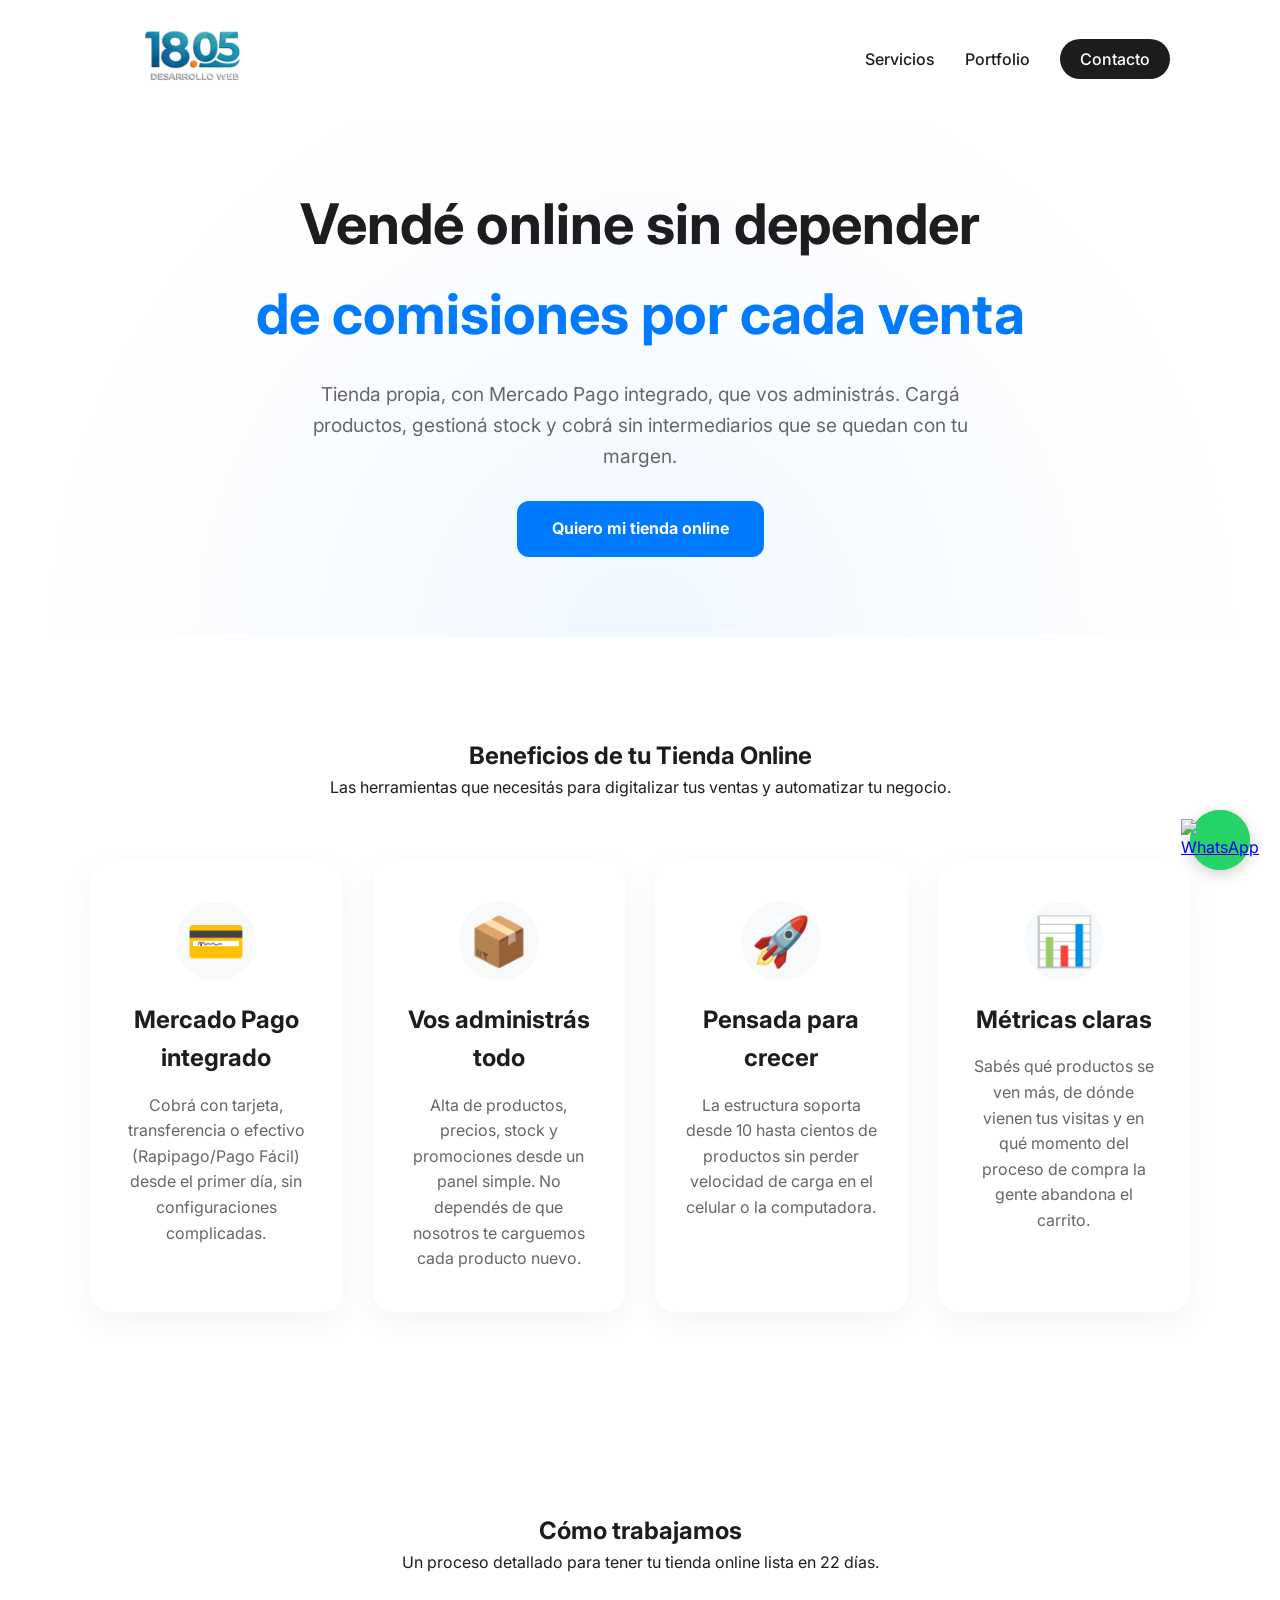
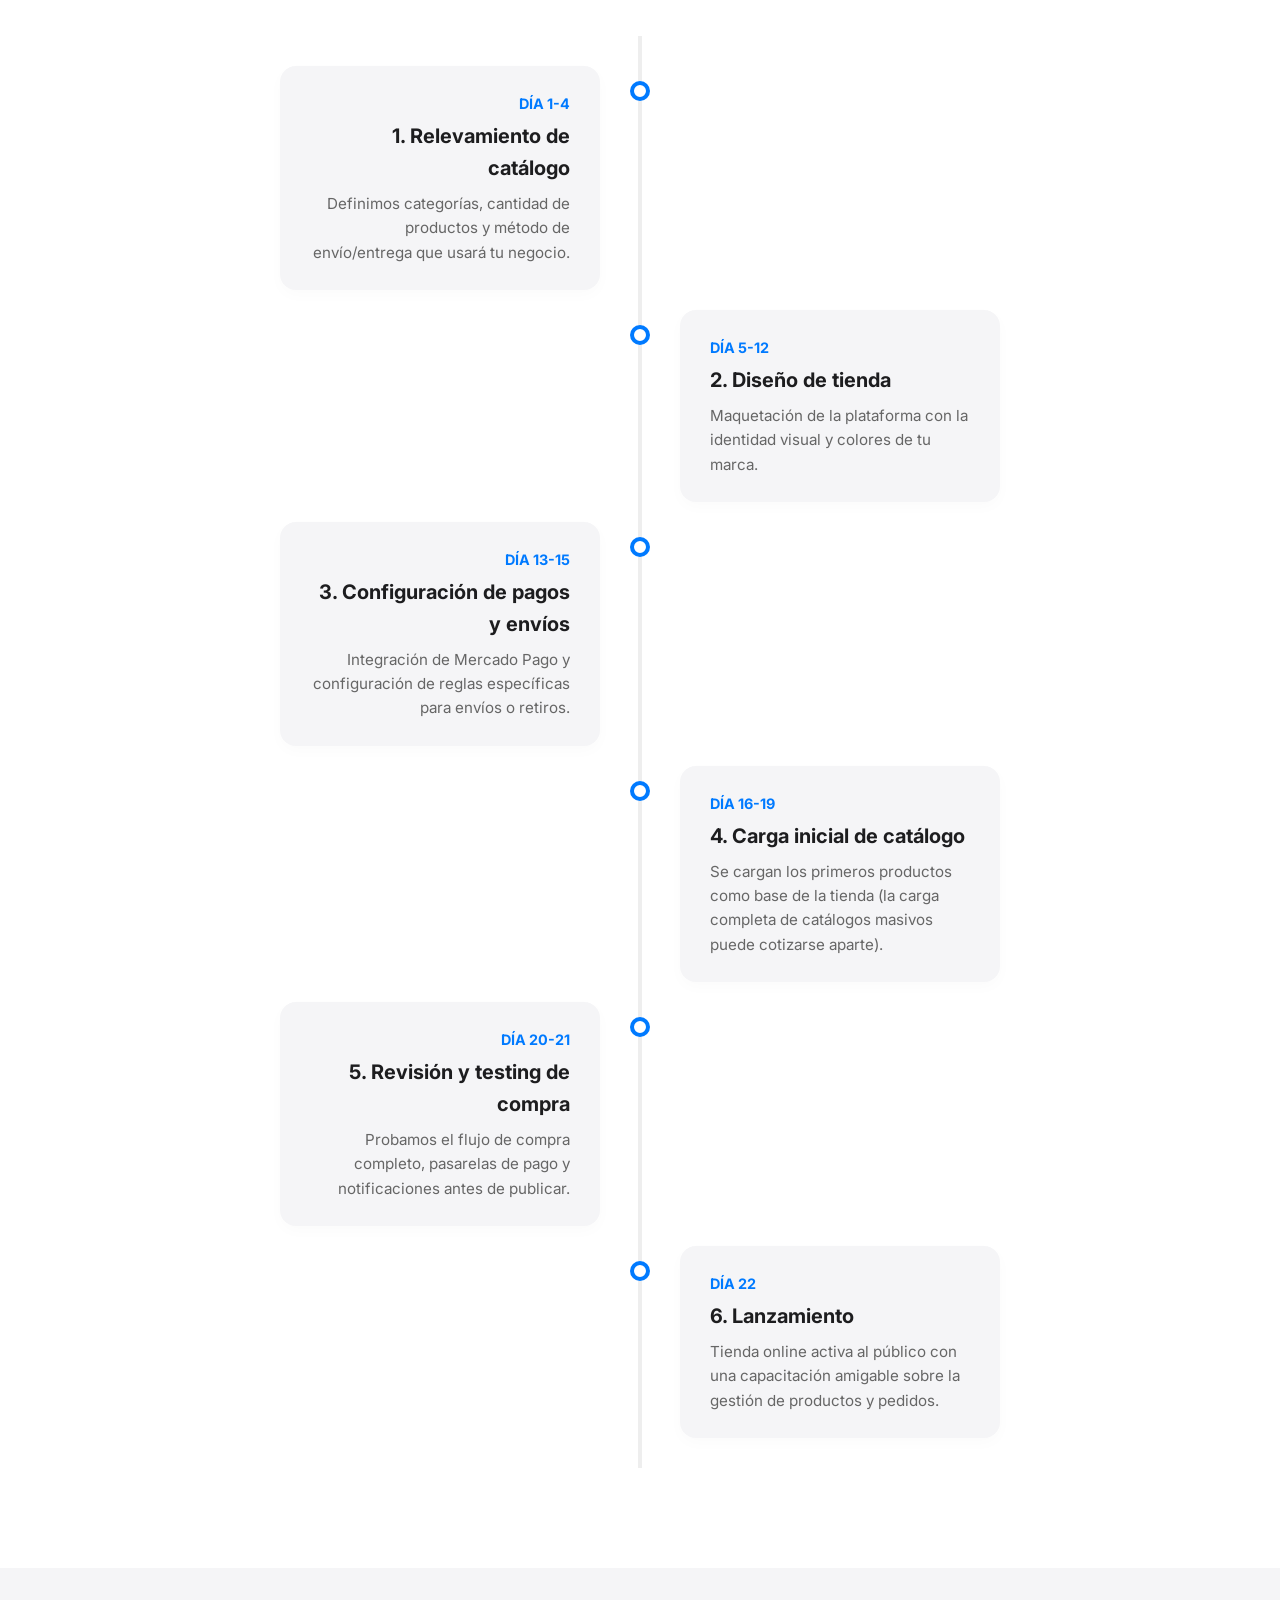
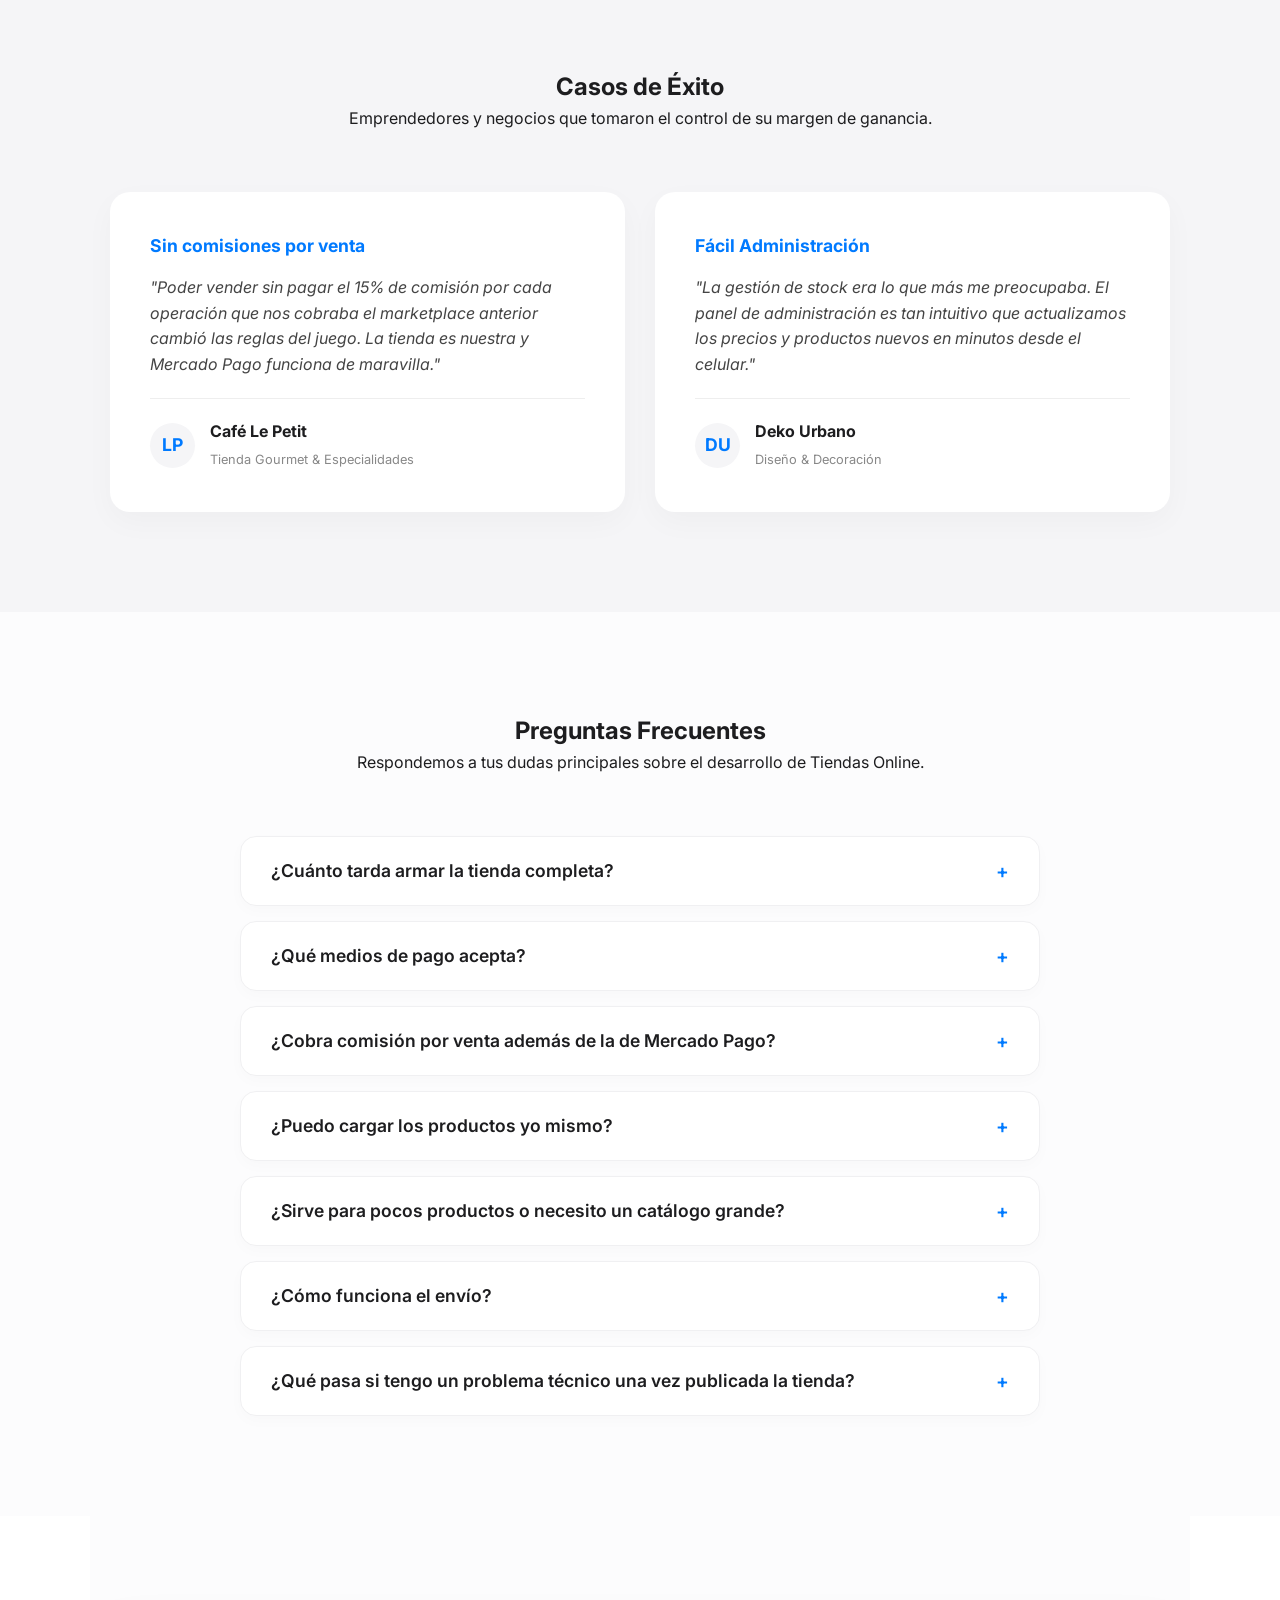
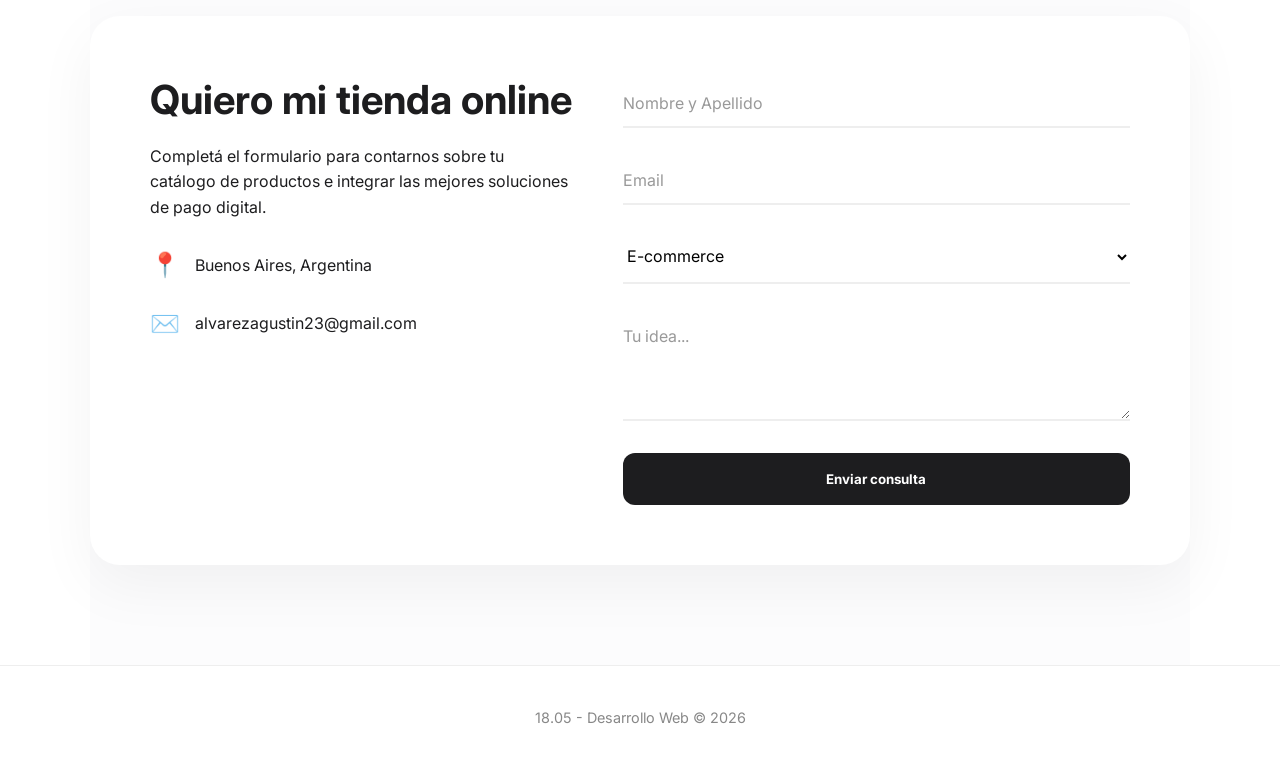
==== ecommerce.html @ 3758e9f9 "Nuevas landings por cada servicio Se crea una landing para cada servicio." ====
<!DOCTYPE html>
<html lang="es">

<head>
    <meta charset="UTF-8">
    <meta name="viewport" content="width=device-width, initial-scale=1.0">
    <title>E-commerce | 18.05 Desarrollo Web</title>
    <link rel="stylesheet" href="style.css">
    <link rel="shortcut icon" href="img/logo18.05.png" type="image/x-icon">
    <link href="https://fonts.googleapis.com/css2?family=Inter:wght@300;400;700&display=swap" rel="stylesheet">
</head>

<body>

    <header>
        <nav class="container">
            <div class="logo"><a href="index.html"><img src="img/logo18.05.png" alt="logo18.05"></a></div>

            <div class="menu-toggle" id="mobile-menu">
                <span class="bar"></span>
                <span class="bar"></span>
                <span class="bar"></span>
            </div>

            <ul class="nav-links">
                <li><a href="index.html#servicios">Servicios</a></li>
                <li><a href="index.html#portfolio">Portfolio</a></li>
                <li><a href="#contacto" class="btn-nav">Contacto</a></li>
            </ul>
        </nav>
    </header>

    <main style="padding-top: 80px;">
        <!-- Hero Section -->
        <section class="hero" style="height: auto; padding: 100px 0 80px;">
            <div class="container">
                <h1>Vendé online sin depender <br> <span style="color: var(--primary);">de comisiones por cada venta</span></h1>
                <p style="margin-top: 20px;">Tienda propia, con Mercado Pago integrado, que vos administrás. Cargá productos, gestioná stock y cobrá sin intermediarios que se quedan con tu margen.</p>
                <div class="hero-btns" style="margin-top: 30px;">
                    <a href="#contacto" class="btn-primary">Quiero mi tienda online</a>
                </div>
            </div>
        </section>

        <!-- Bloques de Beneficios -->
        <section class="services container">
            <div class="section-title">
                <h2>Beneficios de tu Tienda Online</h2>
                <p>Las herramientas que necesitás para digitalizar tus ventas y automatizar tu negocio.</p>
            </div>
            <div class="benefits-grid">
                <div class="service-card">
                    <div class="icon">💳</div>
                    <h3>Mercado Pago integrado</h3>
                    <p>Cobrá con tarjeta, transferencia o efectivo (Rapipago/Pago Fácil) desde el primer día, sin configuraciones complicadas.</p>
                </div>
                <div class="service-card">
                    <div class="icon">📦</div>
                    <h3>Vos administrás todo</h3>
                    <p>Alta de productos, precios, stock y promociones desde un panel simple. No dependés de que nosotros te carguemos cada producto nuevo.</p>
                </div>
                <div class="service-card">
                    <div class="icon">🚀</div>
                    <h3>Pensada para crecer</h3>
                    <p>La estructura soporta desde 10 hasta cientos de productos sin perder velocidad de carga en el celular o la computadora.</p>
                </div>
                <div class="service-card">
                    <div class="icon">📊</div>
                    <h3>Métricas claras</h3>
                    <p>Sabés qué productos se ven más, de dónde vienen tus visitas y en qué momento del proceso de compra la gente abandona el carrito.</p>
                </div>
            </div>
        </section>

        <!-- Cómo Trabajamos (Timeline) -->
        <section class="process-section">
            <div class="container">
                <div class="section-title">
                    <h2>Cómo trabajamos</h2>
                    <p>Un proceso detallado para tener tu tienda online lista en 22 días.</p>
                </div>
                <div class="timeline">
                    <div class="timeline-item left">
                        <div class="timeline-content">
                            <span>Día 1-4</span>
                            <h3>1. Relevamiento de catálogo</h3>
                            <p>Definimos categorías, cantidad de productos y método de envío/entrega que usará tu negocio.</p>
                        </div>
                    </div>
                    <div class="timeline-item right">
                        <div class="timeline-content">
                            <span>Día 5-12</span>
                            <h3>2. Diseño de tienda</h3>
                            <p>Maquetación de la plataforma con la identidad visual y colores de tu marca.</p>
                        </div>
                    </div>
                    <div class="timeline-item left">
                        <div class="timeline-content">
                            <span>Día 13-15</span>
                            <h3>3. Configuración de pagos y envíos</h3>
                            <p>Integración de Mercado Pago y configuración de reglas específicas para envíos o retiros.</p>
                        </div>
                    </div>
                    <div class="timeline-item right">
                        <div class="timeline-content">
                            <span>Día 16-19</span>
                            <h3>4. Carga inicial de catálogo</h3>
                            <p>Se cargan los primeros productos como base de la tienda (la carga completa de catálogos masivos puede cotizarse aparte).</p>
                        </div>
                    </div>
                    <div class="timeline-item left">
                        <div class="timeline-content">
                            <span>Día 20-21</span>
                            <h3>5. Revisión y testing de compra</h3>
                            <p>Probamos el flujo de compra completo, pasarelas de pago y notificaciones antes de publicar.</p>
                        </div>
                    </div>
                    <div class="timeline-item right">
                        <div class="timeline-content">
                            <span>Día 22</span>
                            <h3>6. Lanzamiento</h3>
                            <p>Tienda online activa al público con una capacitación amigable sobre la gestión de productos y pedidos.</p>
                        </div>
                    </div>
                </div>
            </div>
        </section>

        <!-- Casos de Éxito / Testimonios -->
        <section class="testimonials-section">
            <div class="container">
                <div class="section-title">
                    <h2>Casos de Éxito</h2>
                    <p>Emprendedores y negocios que tomaron el control de su margen de ganancia.</p>
                </div>
                <div class="testimonials-grid">
                    <div class="testimonial-card">
                        <div>
                            <span class="testimonial-metric">Sin comisiones por venta</span>
                            <p class="testimonial-text">"Poder vender sin pagar el 15% de comisión por cada operación que nos cobraba el marketplace anterior cambió las reglas del juego. La tienda es nuestra y Mercado Pago funciona de maravilla."</p>
                        </div>
                        <div class="testimonial-client">
                            <div class="client-logo-placeholder">LP</div>
                            <div class="client-info">
                                <h4>Café Le Petit</h4>
                                <span>Tienda Gourmet & Especialidades</span>
                            </div>
                        </div>
                    </div>
                    <div class="testimonial-card">
                        <div>
                            <span class="testimonial-metric">Fácil Administración</span>
                            <p class="testimonial-text">"La gestión de stock era lo que más me preocupaba. El panel de administración es tan intuitivo que actualizamos los precios y productos nuevos en minutos desde el celular."</p>
                        </div>
                        <div class="testimonial-client">
                            <div class="client-logo-placeholder">DU</div>
                            <div class="client-info">
                                <h4>Deko Urbano</h4>
                                <span>Diseño & Decoración</span>
                            </div>
                        </div>
                    </div>
                </div>
            </div>
        </section>

        <!-- FAQ Accordion -->
        <section class="faq-section">
            <div class="container">
                <div class="section-title">
                    <h2>Preguntas Frecuentes</h2>
                    <p>Respondemos a tus dudas principales sobre el desarrollo de Tiendas Online.</p>
                </div>
                <div class="faq-container">
                    <div class="faq-item">
                        <button class="faq-question">
                            ¿Cuánto tarda armar la tienda completa?
                            <span class="faq-icon">+</span>
                        </button>
                        <div class="faq-answer">
                            <p>Entre 3 y 4 semanas, dependiendo de la cantidad de productos y si hay que definir envíos o logísticas especiales.</p>
                        </div>
                    </div>
                    <div class="faq-item">
                        <button class="faq-question">
                            ¿Qué medios de pago acepta?
                            <span class="faq-icon">+</span>
                        </button>
                        <div class="faq-answer">
                            <p>Todos los que ofrece Mercado Pago: tarjetas de crédito y débito, dinero en cuenta, transferencia, efectivo en puntos de pago (Rapipago/Pago Fácil) y cuotas.</p>
                        </div>
                    </div>
                    <div class="faq-item">
                        <button class="faq-question">
                            ¿Cobra comisión por venta además de la de Mercado Pago?
                            <span class="faq-icon">+</span>
                        </button>
                        <div class="faq-answer">
                            <p>No. Solo pagás la comisión estándar de Mercado Pago por cada operación. La tienda es tuya al 100%, sin comisiones adicionales de nuestra parte.</p>
                        </div>
                    </div>
                    <div class="faq-item">
                        <button class="faq-question">
                            ¿Puedo cargar los productos yo mismo?
                            <span class="faq-icon">+</span>
                        </button>
                        <div class="faq-answer">
                            <p>Sí, el panel de control está diseñado para que cualquiera pueda dar de alta productos, editar precios, cargar fotos y controlar el stock sin necesidad de asistencia técnica.</p>
                        </div>
                    </div>
                    <div class="faq-item">
                        <button class="faq-question">
                            ¿Sirve para pocos productos o necesito un catálogo grande?
                            <span class="faq-icon">+</span>
                        </button>
                        <div class="faq-answer">
                            <p>Sirve para ambos casos. La plataforma es escalable. La diferencia en el proyecto radica en el tiempo necesario para la carga inicial de los productos.</p>
                        </div>
                    </div>
                    <div class="faq-item">
                        <button class="faq-question">
                            ¿Cómo funciona el envío?
                            <span class="faq-icon">+</span>
                        </button>
                        <div class="faq-answer">
                            <p>Se configura según tu forma de trabajar: envíos a domicilio con costo fijo o variable por zona, retiro gratis por local, o integraciones automáticas con correos postales (Correo Argentino, Andreani, etc.) que se cotizan por separado.</p>
                        </div>
                    </div>
                    <div class="faq-item">
                        <button class="faq-question">
                            ¿Qué pasa si tengo un problema técnico una vez publicada la tienda?
                            <span class="faq-icon">+</span>
                        </button>
                        <div class="faq-answer">
                            <p>Tenés soporte técnico post-lanzamiento incluido durante los primeros 30 días para resolver dudas. Posteriormente, podés optar por nuestro plan de mantenimiento mensual.</p>
                        </div>
                    </div>
                </div>
            </div>
        </section>

        <!-- Contact Section -->
        <section id="contacto" class="contact container">
            <div class="contact-box">
                <div class="contact-info">
                    <h2>Quiero mi tienda online</h2>
                    <p>Completá el formulario para contarnos sobre tu catálogo de productos e integrar las mejores soluciones de pago digital.</p>
                    <br>
                    <div class="info-details">
                        <div class="info-item"><span class="icon">📍</span>
                            <p>Buenos Aires, Argentina</p>
                        </div>
                        <div class="info-item"><span class="icon">✉️</span>
                            <p>alvarezagustin23@gmail.com</p>
                        </div>
                    </div>
                    <!-- 
                    <div class="social-links">
                        <a href="#">LinkedIn</a>
                        <a href="#">Instagram</a>
                    </div>
                     -->
                </div>
                <form class="contact-form" action="https://formspree.io/f/xgonkyoa" method="POST">
                    <div class="input-group">
                        <input type="text" id="nombre" name="nombre" required>
                        <label for="nombre">Nombre y Apellido</label>
                    </div>
                    <div class="input-group">
                        <input type="email" id="email" name="email" required>
                        <label for="email">Email</label>
                    </div>
                    <div class="input-group">
                        <select id="servicio" name="servicio">
                            <option value="" disabled>¿Qué buscás?</option>
                            <option value="landing">Landing Page</option>
                            <option value="webProfesional">Web Profesional</option>
                            <option value="ecommerce" selected>E-commerce</option>
                        </select>
                    </div>
                    <div class="input-group">
                        <textarea id="mensaje" name="mensaje" rows="4" required></textarea>
                        <label for="mensaje">Tu idea...</label>
                    </div>
                    <button type="submit" class="btn-submit">Enviar consulta</button>
                </form>
            </div>
        </section>
    </main>

    <footer>
        <div class="container">
            <p>18.05 - Desarrollo Web &copy; 2026</p>
        </div>
    </footer>

    <a href="https://wa.me/5491168878605?text=Hola%2018.05%20Desarrollo%20Web!%20Me%20gustar%C3%ADa%20consultar%20por%20un%20presupuesto%20para%20una%20Tienda%20Online."
        class="whatsapp-btn" target="_blank" rel="noopener noreferrer">
        <img src="https://upload.wikimedia.org/wikipedia/commons/6/6b/WhatsApp.svg" alt="WhatsApp">
    </a>

    <script type="text/javascript" src="https://cdn.jsdelivr.net/npm/@emailjs/browser@4/dist/email.min.js"></script>
    <script type="text/javascript">
        (function () {
            emailjs.init("gdhJ8I4OGpsxkOiIv"); // publi key de emailjs
        })();
    </script>

    <script src="script.js"></script>
</body>

</html>
---- style.css ----
:root {
    --primary: #007AFF;
    --dark: #1d1d1f;
    --light: #f5f5f7;
    --white: #ffffff;
}

*, *::before, *::after {
    margin: 0;
    padding: 0;
    box-sizing: border-box;
    font-family: 'Inter', sans-serif;
}

html {
    scroll-behavior: smooth;
}

body {
    background-color: var(--white);
    color: var(--dark);
    line-height: 1.6;
}

.container {
    max-width: 1100px;
    margin: 0 auto;
    padding: 0 20px;
}

/* Header */
header {
    padding: 20px 0;
    position: fixed;
    width: 100%;
    top: 0;
    background: rgba(255, 255, 255, 0.8);
    backdrop-filter: blur(10px);
    z-index: 1000;
}

nav {
    display: flex;
    justify-content: space-between;
    align-items: center;
}

/* --- AJUSTE LOGO --- */
.logo {
    display: flex;
    align-items: center;
}

.logo a {
    display: flex;
    align-items: center;
    height: 120px; /* Controlamos el alto máximo para que no rompa el nav */
}

.logo img {
    height: 100%;  /* Que ocupe el alto del enlace */
    width: auto;    /* Que el ancho se ajuste solo para no deformar */
    object-fit: contain;
    padding: 5px 0; /* Espaciado interno para que no toque los bordes */
}

/* --- RE-ALINEACIÓN DEL NAV --- */
nav {
    display: flex;
    justify-content: space-between;
    align-items: center;
    height: 80px; /* Definimos un alto fijo al nav para que todo se alinee al medio */
}

nav ul {
    display: flex;
    list-style: none;
    gap: 30px;
    align-items: center;
}

nav a {
    text-decoration: none;
    color: var(--dark);
    font-weight: 500;
    transition: 0.3s;
}

nav a:hover {
    color: var(--primary);
}

.btn-nav {
    background: var(--dark);
    color: var(--white);
    padding: 10px 20px;
    border-radius: 50px;
}

/* Hero Section */
.hero {
    height: 100vh;
    display: flex;
    align-items: center;
    text-align: center;
    padding-top: 80px;
    background: radial-gradient(circle at bottom, #f0f7ff 0%, #ffffff 70%);
}

.hero h1 {
    font-size: 3.5rem;
    margin-bottom: 20px;
    font-weight: 700;
}

.hero p {
    font-size: 1.2rem;
    color: #666;
    max-width: 700px;
    margin: 0 auto 30px;
}

.typewriter {
    color: var(--primary);
    border-right: 3px solid var(--primary);
}

.hero-btns {
    display: flex;
    gap: 20px;
    justify-content: center;
}

.btn-primary {
    background: var(--primary);
    color: var(--white);
    padding: 15px 35px;
    border-radius: 12px;
    text-decoration: none;
    font-weight: 700;
    transition: transform 0.2s;
}

.btn-primary:hover {
    transform: translateY(-3px);
}

.btn-secondary {
    border: 1px solid #ddd;
    padding: 15px 35px;
    border-radius: 12px;
    text-decoration: none;
    color: var(--dark);
    transition: 0.3s;
}

.btn-secondary:hover {
    background: #eee;
}

/* Services Grid */
.services {
    padding: 100px 0;
}

.section-title {
    text-align: center;
    margin-bottom: 60px;
}

.services-grid {
    display: grid;
    grid-template-columns: repeat(auto-fit, minmax(300px, 1fr));
    gap: 30px;
}

.service-card {
    background: #fff;
    padding: 40px 30px;
    border-radius: 20px;
    text-align: center; /* Centra el texto y elementos inline */
    transition: transform 0.3s ease, box-shadow 0.3s ease;
    box-shadow: 0 10px 30px rgba(0,0,0,0.05);
    display: flex;
    flex-direction: column;
    align-items: center; /* Centra los elementos hijos en el eje horizontal */
    text-decoration: none;
    color: inherit;
}

.service-card .icon {
    font-size: 3rem;
    margin-bottom: 20px;
    background: #f8f9fa; /* Un fondo sutil para que resalte el círculo */
    width: 80px;
    height: 80px;
    display: flex;
    align-items: center;
    justify-content: center;
    border-radius: 50%;
    margin-left: auto;  /* Estos dos aseguran el centrado si no usas flex en la card */
    margin-right: auto;
}

.service-card h3 {
    margin-bottom: 15px;
    font-size: 1.5rem;
}

.service-card p {
    color: #666;
    line-height: 1.6;
}

.service-card:hover {
    border-color: var(--primary);
    box-shadow: 0 20px 40px rgba(0, 0, 0, 0.05);
    transform: translateY(-10px);
}

.price-tag {
    display: inline-block;
    margin-top: 20px;
    padding: 6px 15px;
    background-color: #f0f0f0; /* Un gris muy suave */
    color: #1d1d1f; /* El color oscuro de tu marca */
    font-weight: 700;
    font-size: 0.9rem;
    border-radius: 50px;
    border: 1px solid #e0e0e0;
    transition: all 0.3s ease;
}

.service-card:hover .price-tag {
    background-color: #1d1d1f;
    color: #ffffff;
    border-color: #1d1d1f;
}

/* WhatsApp */
.whatsapp-btn {
    position: fixed;
    bottom: 30px;
    right: 30px;
    width: 60px;
    height: 60px;
    background-color: #25d366;
    border-radius: 50%;
    display: flex;
    align-items: center;
    justify-content: center;
    box-shadow: 0 4px 15px rgba(0,0,0,0.2);
    z-index: 1000;
    transition: transform 0.3s ease;
}

/* El efecto de pulso (el aro que se expande) */
.whatsapp-btn::before {
    content: "";
    position: absolute;
    width: 100%;
    height: 100%;
    background-color: #25d366;
    border-radius: 50%;
    z-index: -1;
    animation: pulse-green 2s infinite;
}

.whatsapp-btn:hover {
    transform: scale(1.1);
}

@keyframes pulse-green {
    0% {
        transform: scale(0.85);
        box-shadow: 0 0 0 0 rgba(37, 211, 102, 0.7);
    }
    70% {
        transform: scale(1.2);
        box-shadow: 0 0 0 15px rgba(37, 211, 102, 0);
    }
    100% {
        transform: scale(0.85);
        box-shadow: 0 0 0 0 rgba(37, 211, 102, 0);
    }
}

/* Animación del cursor titilando */
.typewriter {
    color: var(--primary);
    border-right: 3px solid var(--primary);
    padding-right: 5px;
    animation: blink 0.7s infinite;
}

@keyframes blink {

    0%,
    100% {
        border-color: transparent;
    }

    50% {
        border-color: var(--primary);
    }
}

/* Clase opcional para cuando está escribiendo (quitar el parpadeo mientras se mueve) */
.typewriter.typing {
    animation: none;
    border-right: 3px solid var(--primary);
}

/* Portfolio Section */
.portfolio {
    padding: 80px 0;
}

.portfolio-grid {
    display: grid;
    grid-template-columns: repeat(auto-fit, minmax(320px, 1fr));
    gap: 25px;
}

.portfolio-item {
    position: relative;
    border-radius: 20px;
    overflow: hidden;
    height: 300px;
    box-shadow: 0 10px 30px rgba(0, 0, 0, 0.05);
}

.portfolio-item img {
    width: 100%;
    height: 100%;
    object-fit: cover;
    transition: transform 0.5s ease;
}

/* Efecto Hover Imagen */
.portfolio-item:hover img {
    transform: scale(1.1);
}

/* Overlay (Capa superior) */
.portfolio-overlay {
    position: absolute;
    top: 0;
    left: 0;
    width: 100%;
    height: 100%;
    background: linear-gradient(to top, rgba(20, 20, 22, 0.95) 0%, rgba(20, 20, 22, 0.7) 100%);
    backdrop-filter: blur(6px);
    -webkit-backdrop-filter: blur(6px);
    display: flex;
    align-items: flex-end;
    padding: 30px;
    opacity: 1; /* Ahora es visible por defecto */
    transition: opacity 0.4s ease, backdrop-filter 0.4s ease;
}

@media (hover: hover) {
    .portfolio-overlay {
        opacity: 0;
    }
    
    .portfolio-item:hover .portfolio-overlay {
        opacity: 1;
    }
}

.portfolio-item:hover .portfolio-overlay {
    opacity: 1;
}

.overlay-content span {
    color: var(--primary);
    font-size: 0.8rem;
    text-transform: uppercase;
    font-weight: 700;
    letter-spacing: 1px;
}

.overlay-content h3 {
    color: var(--white);
    font-size: 1.5rem;
    margin: 5px 0;
}

.overlay-content p {
    color: #ccc;
    font-size: 0.95rem;
    margin-bottom: 15px;
}

.view-project {
    color: var(--white);
    text-decoration: none;
    font-weight: 600;
    font-size: 0.9rem;
    border-bottom: 2px solid var(--primary);
}


/* Contact Section */
.contact {
    padding: 100px 0;
    background-color: #fcfcfd;
}

.contact-box {
    display: grid;
    grid-template-columns: 1fr 1.2fr;
    gap: 50px;
    background: var(--white);
    padding: 60px;
    border-radius: 30px;
    box-shadow: 0 20px 60px rgba(0, 0, 0, 0.05);
}

.contact-info h2 {
    font-size: 2.5rem;
    margin-bottom: 20px;
    line-height: 1.2;
}

.info-item {
    display: flex;
    align-items: center;
    gap: 15px;
    margin-bottom: 20px;
}

.info-item .icon {
    font-size: 1.5rem;
}

/* Form Styles */
.contact-form {
    display: flex;
    flex-direction: column;
    gap: 25px;
}

.input-group {
    position: relative;
    width: 100%;
}

.input-group input {
    transition: border-color 0.3s ease;
}

/* Efecto Minimalista */
.input-group input,
.input-group textarea,
.input-group select {
    width: 100%;
    padding: 15px 0;
    border: none;
    border-bottom: 2px solid #eee;
    outline: none;
    font-size: 1rem;
    background: transparent;
    transition: 0.3s;
}

.input-group input:focus,
.input-group textarea:focus {
    border-color: var(--primary);
}

.input-group label {
    position: absolute;
    top: 15px;
    left: 0;
    color: #999;
    pointer-events: none;
    transition: 0.3s;
}

/* Animación del Label */
.input-group input:focus~label,
.input-group input:valid~label,
.input-group textarea:focus~label,
.input-group textarea:valid~label {
    top: -12px;
    font-size: 0.8rem;
    color: var(--primary);
    font-weight: 700;
}

.btn-submit {
    background: var(--dark);
    color: var(--white);
    padding: 18px;
    border: none;
    border-radius: 12px;
    font-weight: 700;
    cursor: pointer;
    transition: 0.3s;
}

.btn-submit:hover {
    background: var(--primary);
    transform: scale(1.02);
}


/* Footer */
footer {
    padding: 40px 0;
    border-top: 1px solid #eee;
    font-size: 0.9rem;
    color: #888;
    text-align: center;
}


/* --- NUEVOS ESTILOS PARA EL MENÚ HAMBURGUESA --- */
.menu-toggle {
    display: none;
    flex-direction: column;
    cursor: pointer;
    gap: 5px;
}

.menu-toggle .bar {
    width: 25px;
    height: 3px;
    background-color: var(--dark);
    transition: 0.3s;
}

/* --- RESPONSIVE 900px (Tablets) --- */
@media (max-width: 900px) {
    .hero h1 {
        font-size: 2.8rem;
    }

    .contact-box {
        grid-template-columns: 1fr;
        padding: 40px;
    }
}

/* --- RESPONSIVE 600px (Mobile) --- */
@media (max-width: 600px) {
    .menu-toggle {
        display: flex;
        z-index: 1001;
    }

    .logo a {
        height: 90px; 
    }
    
    nav {
        padding: 0 10px;
    }

    .nav-links {
        position: fixed;
        right: -100%;
        top: 0;
        flex-direction: column;
        background: var(--white);
        width: 100%;
        height: 100vh;
        justify-content: center;
        transition: 0.4s;
        box-shadow: -10px 0 20px rgba(0, 0, 0, 0.05);
    }

    .nav-links.active {
        right: 0;
    }

    .hero h1 {
        font-size: 2.2rem;
    }

    .hero-btns {
        flex-direction: column;
        padding: 0 20px;
    }

    .contact-box {
        padding: 30px 20px;
    }

    .contact-info h2 {
        font-size: 1.8rem;
    }

    .whatsapp-btn {
        width: 50px;  /* Bajamos de 60px a 50px */
        height: 50px;
        bottom: 20px; /* Lo acercamos un poquito más al borde */
        right: 20px;
    }

    .whatsapp-btn img {
        width: 45px;  /* Achicamos el logo de WA proporcionalmente */
        height: 45px;
    }
    
    /* Ajustamos el pulso para que no sea tan gigante en el celu */
    @keyframes pulse-green {
        0% {
            transform: scale(0.9);
            box-shadow: 0 0 0 0 rgba(37, 211, 102, 0.7);
        }
        70% {
            transform: scale(1.3); /* Un poco menos de expansión */
            box-shadow: 0 0 0 10px rgba(37, 211, 102, 0);
        }
        100% {
            transform: scale(0.9);
            box-shadow: 0 0 0 0 rgba(37, 211, 102, 0);
        }
    }
}

/* Animación del botón X */
.menu-toggle.is-active .bar:nth-child(2) {
    opacity: 0;
}

.menu-toggle.is-active .bar:nth-child(1) {
    transform: translateY(8px) rotate(45deg);
}

.menu-toggle.is-active .bar:nth-child(3) {
    transform: translateY(-8px) rotate(-45deg);
}

/* --- TOAST NOTIFICATIONS --- */
.toast-container {
    position: fixed;
    top: 30px;
    right: 30px;
    z-index: 9999;
    display: flex;
    flex-direction: column;
    gap: 15px;
    pointer-events: none;
}

.toast {
    background: var(--white);
    color: var(--dark);
    padding: 16px 24px;
    border-radius: 14px;
    box-shadow: 0 10px 40px rgba(0, 0, 0, 0.08);
    display: flex;
    align-items: center;
    gap: 12px;
    min-width: 300px;
    max-width: 450px;
    border-left: 4px solid var(--primary);
    pointer-events: auto;
    transform: translateX(120%);
    opacity: 0;
    transition: transform 0.4s cubic-bezier(0.175, 0.885, 0.32, 1.275), opacity 0.4s ease;
}

.toast.show {
    transform: translateX(0);
    opacity: 1;
}

.toast.success {
    border-left-color: #34c759; /* Apple iOS Green */
}

.toast.error {
    border-left-color: #ff3b30; /* Apple iOS Red */
}

.toast.warning {
    border-left-color: #ff9500; /* Apple iOS Orange */
}

.toast-icon {
    font-size: 1.2rem;
    display: flex;
    align-items: center;
    justify-content: center;
}

.toast-message {
    font-size: 0.95rem;
    font-weight: 500;
    line-height: 1.4;
}

/* Responsivo para Celulares */
@media (max-width: 600px) {
    .toast-container {
        top: 20px;
        right: 20px;
        left: 20px;
        align-items: center;
    }
    
    .toast {
        min-width: auto;
        width: 100%;
        transform: translateY(-120%);
    }
    
    .toast.show {
        transform: translateY(0);
    }
}

/* --- PROCESO / LINEA DE TIEMPO --- */
.process-section {
    padding: 100px 0;
    background-color: var(--white);
}

.timeline {
    position: relative;
    max-width: 800px;
    margin: 40px auto 0;
    padding: 20px 0;
}

.timeline::after {
    content: '';
    position: absolute;
    width: 4px;
    background-color: #eee;
    top: 0;
    bottom: 0;
    left: 50%;
    margin-left: -2px;
}

.timeline-item {
    padding: 10px 40px;
    position: relative;
    background-color: inherit;
    width: 50%;
}

.timeline-item::after {
    content: '';
    position: absolute;
    width: 20px;
    height: 20px;
    background-color: var(--white);
    border: 4px solid var(--primary);
    top: 25px;
    border-radius: 50%;
    z-index: 1;
    transition: background-color 0.3s ease;
}

.timeline-item:hover::after {
    background-color: var(--primary);
}

.left {
    left: 0;
    text-align: right;
}

.left::after {
    right: 0;
    left: auto;
    transform: translateX(50%);
}

.right {
    left: 50%;
}

.right::after {
    left: 0;
    right: auto;
    transform: translateX(-50%);
}

.timeline-content {
    padding: 25px 30px;
    background-color: var(--light);
    position: relative;
    border-radius: 16px;
    box-shadow: 0 5px 15px rgba(0,0,0,0.02);
    transition: transform 0.3s ease, box-shadow 0.3s ease;
}

.timeline-content:hover {
    transform: translateY(-5px);
    box-shadow: 0 10px 25px rgba(0,0,0,0.05);
}

.timeline-content h3 {
    font-size: 1.25rem;
    margin-bottom: 8px;
    color: var(--dark);
}

.timeline-content span {
    display: inline-block;
    color: var(--primary);
    font-weight: 700;
    font-size: 0.9rem;
    margin-bottom: 5px;
    text-transform: uppercase;
}

.timeline-content p {
    font-size: 0.95rem;
    color: #666;
}

@media screen and (max-width: 768px) {
    .timeline::after {
        left: 31px;
    }
    .timeline-item {
        width: 100%;
        padding-left: 70px;
        padding-right: 25px;
    }
    .timeline-item::after {
        left: 21px;
        right: auto;
        transform: none;
    }
    .left {
        left: 0;
        text-align: left;
    }
    .right {
        left: 0;
    }
}

/* --- FAQ ACCORDION --- */
.faq-section {
    padding: 100px 0;
    background-color: #fcfcfd;
}

.faq-container {
    max-width: 800px;
    margin: 40px auto 0;
    display: flex;
    flex-direction: column;
    gap: 15px;
}

.faq-item {
    background-color: var(--white);
    border-radius: 16px;
    box-shadow: 0 5px 15px rgba(0,0,0,0.02);
    overflow: hidden;
    transition: all 0.3s ease;
    border: 1px solid #f0f0f2;
}

.faq-question {
    width: 100%;
    padding: 22px 30px;
    background: none;
    border: none;
    text-align: left;
    font-size: 1.1rem;
    font-weight: 600;
    color: var(--dark);
    cursor: pointer;
    display: flex;
    justify-content: space-between;
    align-items: center;
    transition: background-color 0.3s ease;
}

.faq-question:hover {
    background-color: #fafafc;
}

.faq-answer {
    max-height: 0;
    overflow: hidden;
    transition: max-height 0.3s cubic-bezier(0, 1, 0, 1), padding 0.3s ease;
    padding: 0 30px;
    color: #666;
    font-size: 0.95rem;
    line-height: 1.6;
}

.faq-item.active {
    border-color: var(--primary);
}

.faq-item.active .faq-answer {
    max-height: 1000px;
    padding-bottom: 25px;
    transition: max-height 0.4s cubic-bezier(1, 0, 1, 0), padding 0.3s ease;
}

.faq-icon {
    font-size: 1.2rem;
    transition: transform 0.3s ease;
    color: var(--primary);
}

.faq-item.active .faq-icon {
    transform: rotate(45deg);
}

/* --- TESTIMONIALS / CASE STUDIES --- */
.testimonials-section {
    padding: 100px 0;
    background-color: var(--light);
}

.testimonials-grid {
    display: grid;
    grid-template-columns: repeat(auto-fit, minmax(320px, 1fr));
    gap: 30px;
    margin-top: 40px;
}

.testimonial-card {
    background: var(--white);
    padding: 40px;
    border-radius: 20px;
    box-shadow: 0 10px 30px rgba(0,0,0,0.03);
    display: flex;
    flex-direction: column;
    justify-content: space-between;
    transition: transform 0.3s ease, box-shadow 0.3s ease;
}

.testimonial-card:hover {
    transform: translateY(-5px);
    box-shadow: 0 15px 35px rgba(0,0,0,0.06);
}

.testimonial-text {
    font-size: 1rem;
    color: #444;
    font-style: italic;
    line-height: 1.6;
    margin-bottom: 20px;
}

.testimonial-metric {
    display: inline-block;
    color: var(--primary);
    font-weight: 700;
    font-size: 1.1rem;
    margin-bottom: 15px;
}

.testimonial-client {
    display: flex;
    align-items: center;
    gap: 15px;
    border-top: 1px solid #eee;
    padding-top: 20px;
}

.client-logo-placeholder {
    width: 45px;
    height: 45px;
    border-radius: 50%;
    background-color: var(--light);
    display: flex;
    align-items: center;
    justify-content: center;
    font-weight: 700;
    color: var(--primary);
    font-size: 1.1rem;
}

.client-info h4 {
    font-size: 1rem;
    color: var(--dark);
    margin-bottom: 2px;
}

.client-info span {
    font-size: 0.8rem;
    color: #888;
}

/* --- GRID DE BENEFICIOS (4 COLUMNAS) --- */
.benefits-grid {
    display: grid;
    grid-template-columns: repeat(4, 1fr);
    gap: 30px;
}

@media (max-width: 1024px) {
    .benefits-grid {
        grid-template-columns: repeat(2, 1fr);
    }
}

@media (max-width: 600px) {
    .benefits-grid {
        grid-template-columns: 1fr;
    }
}
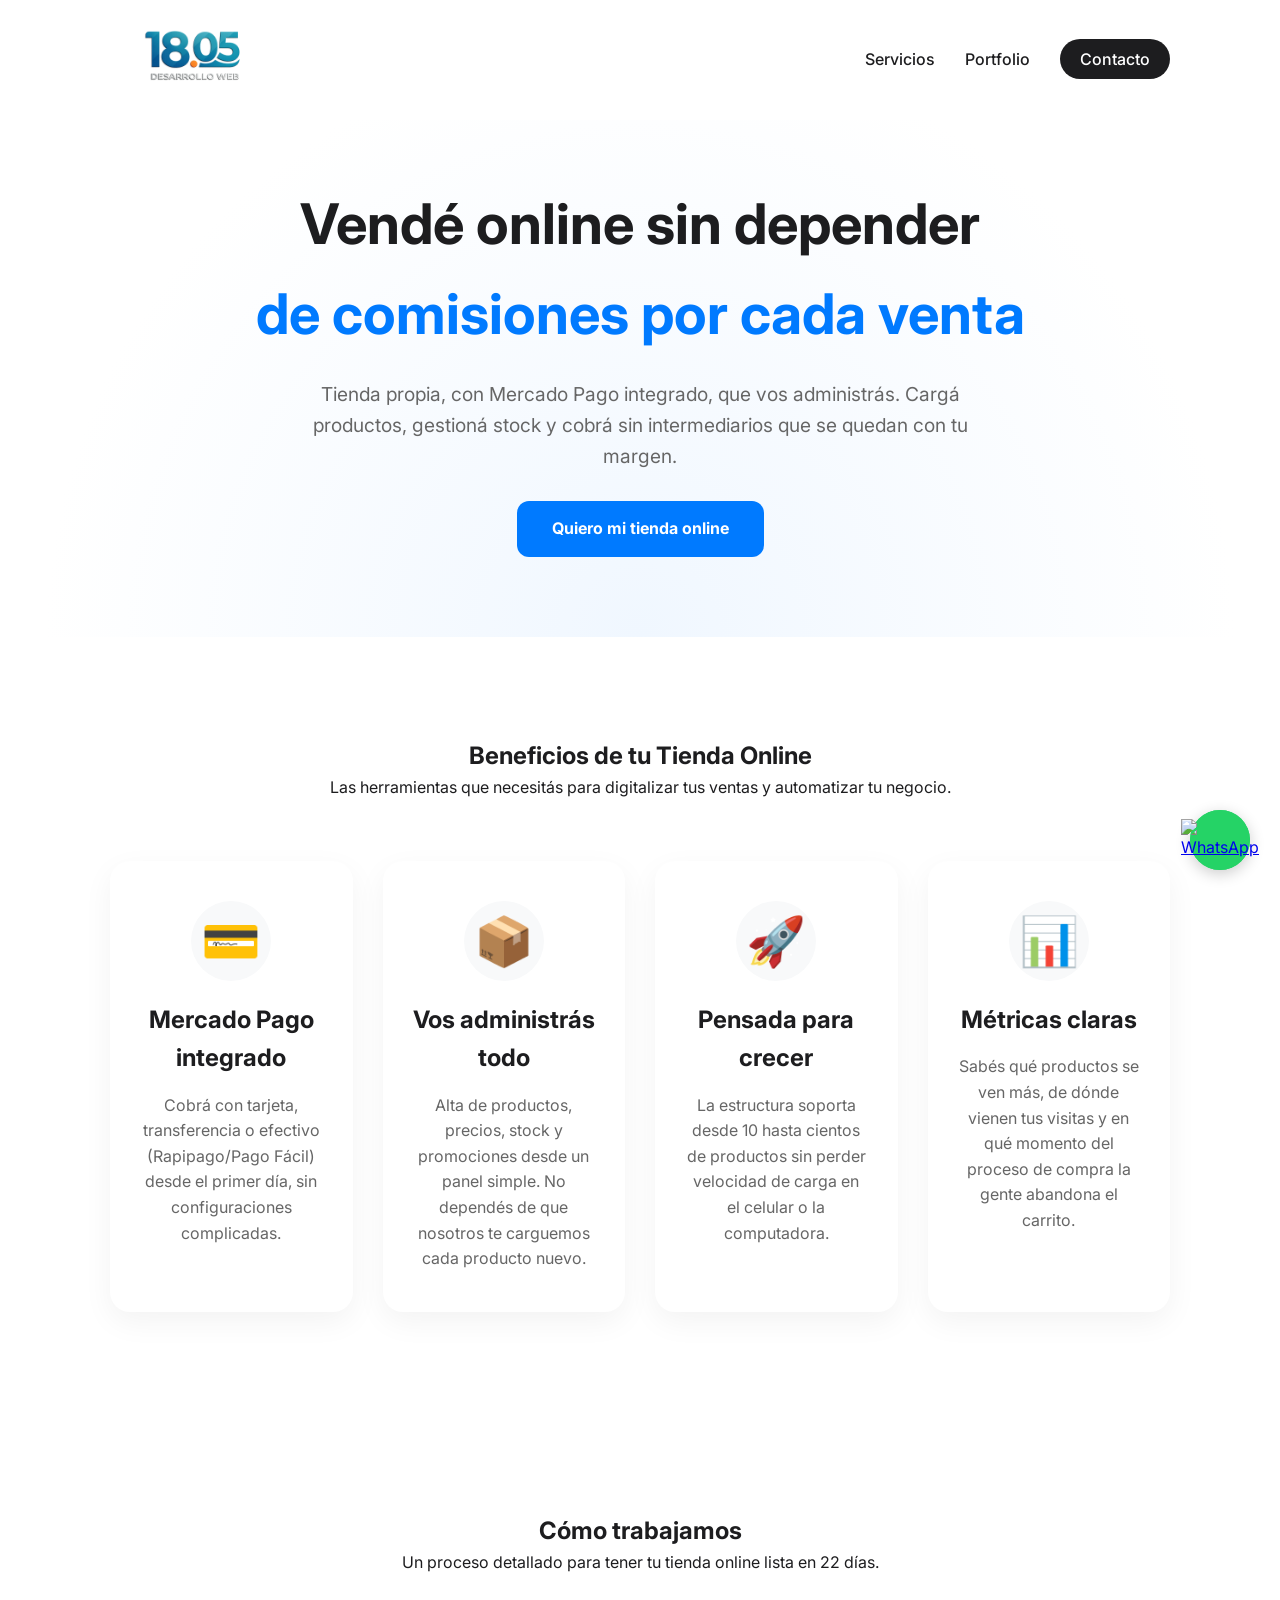
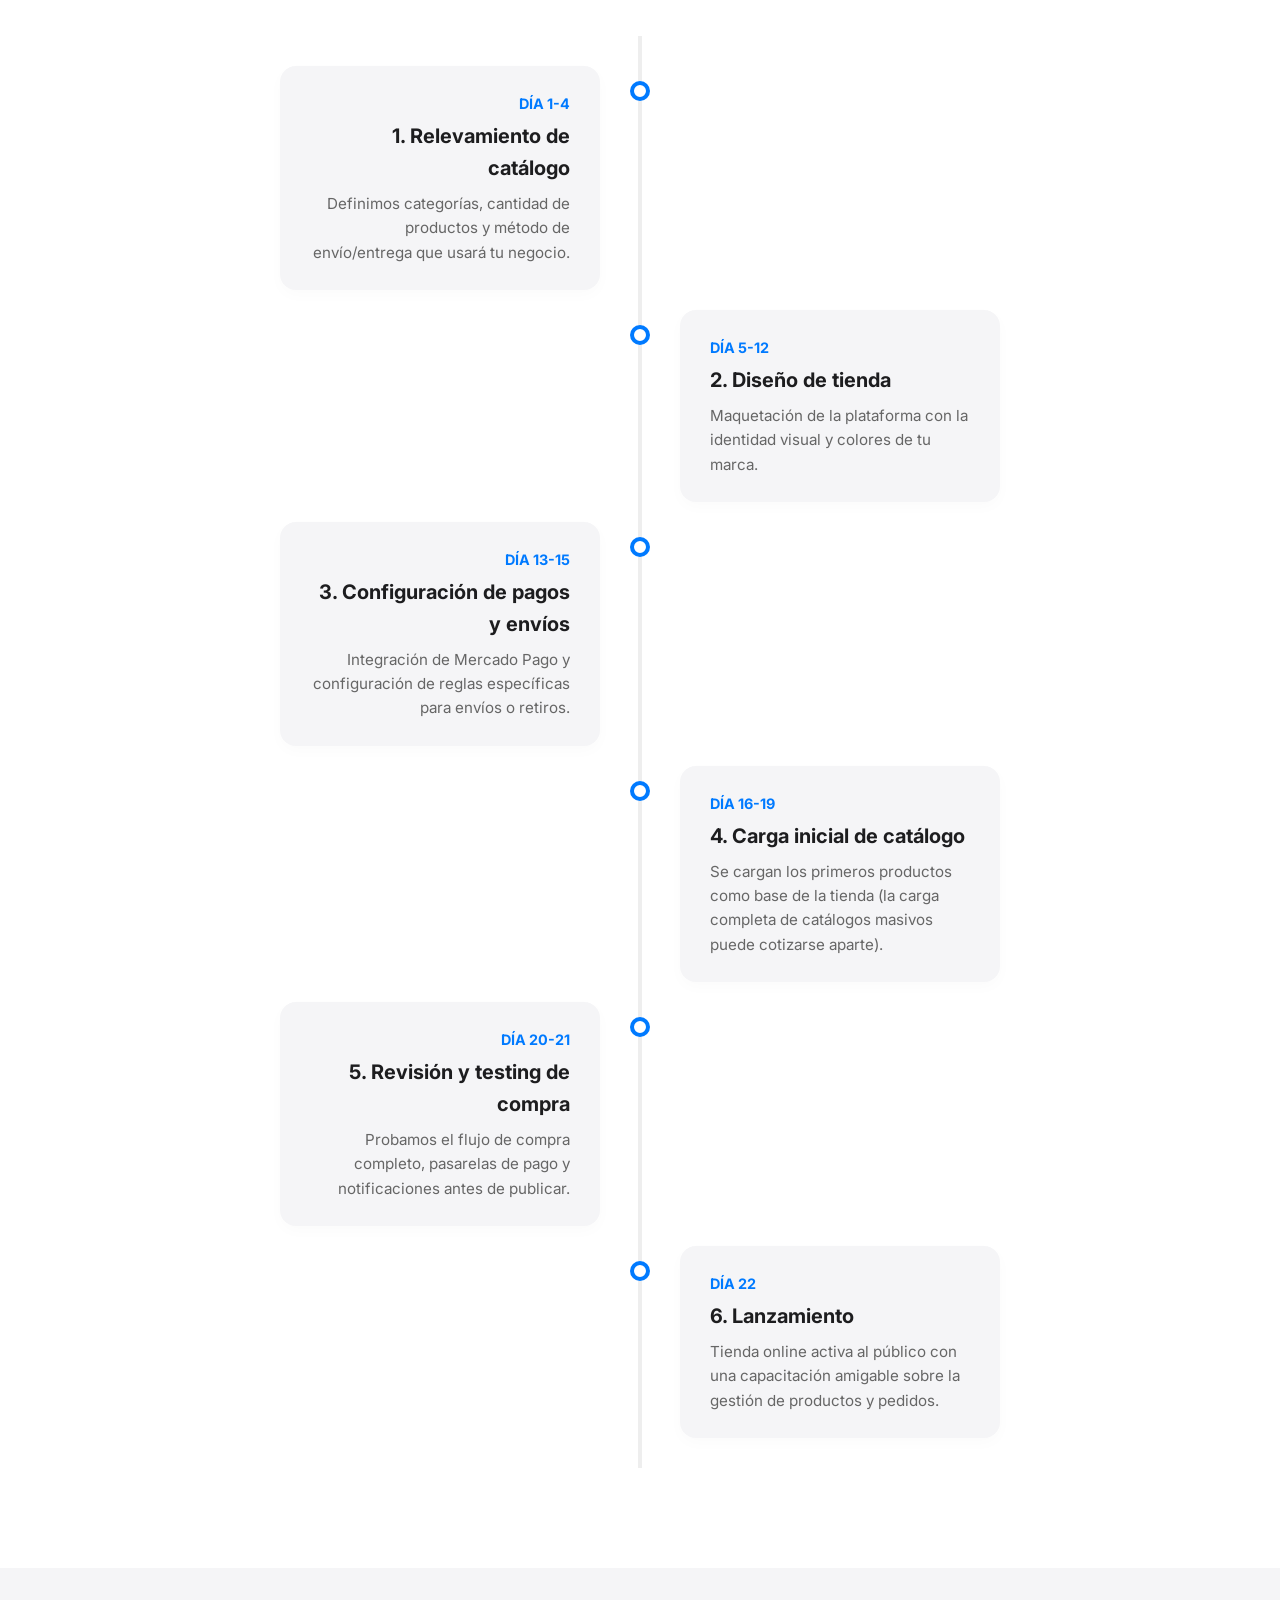
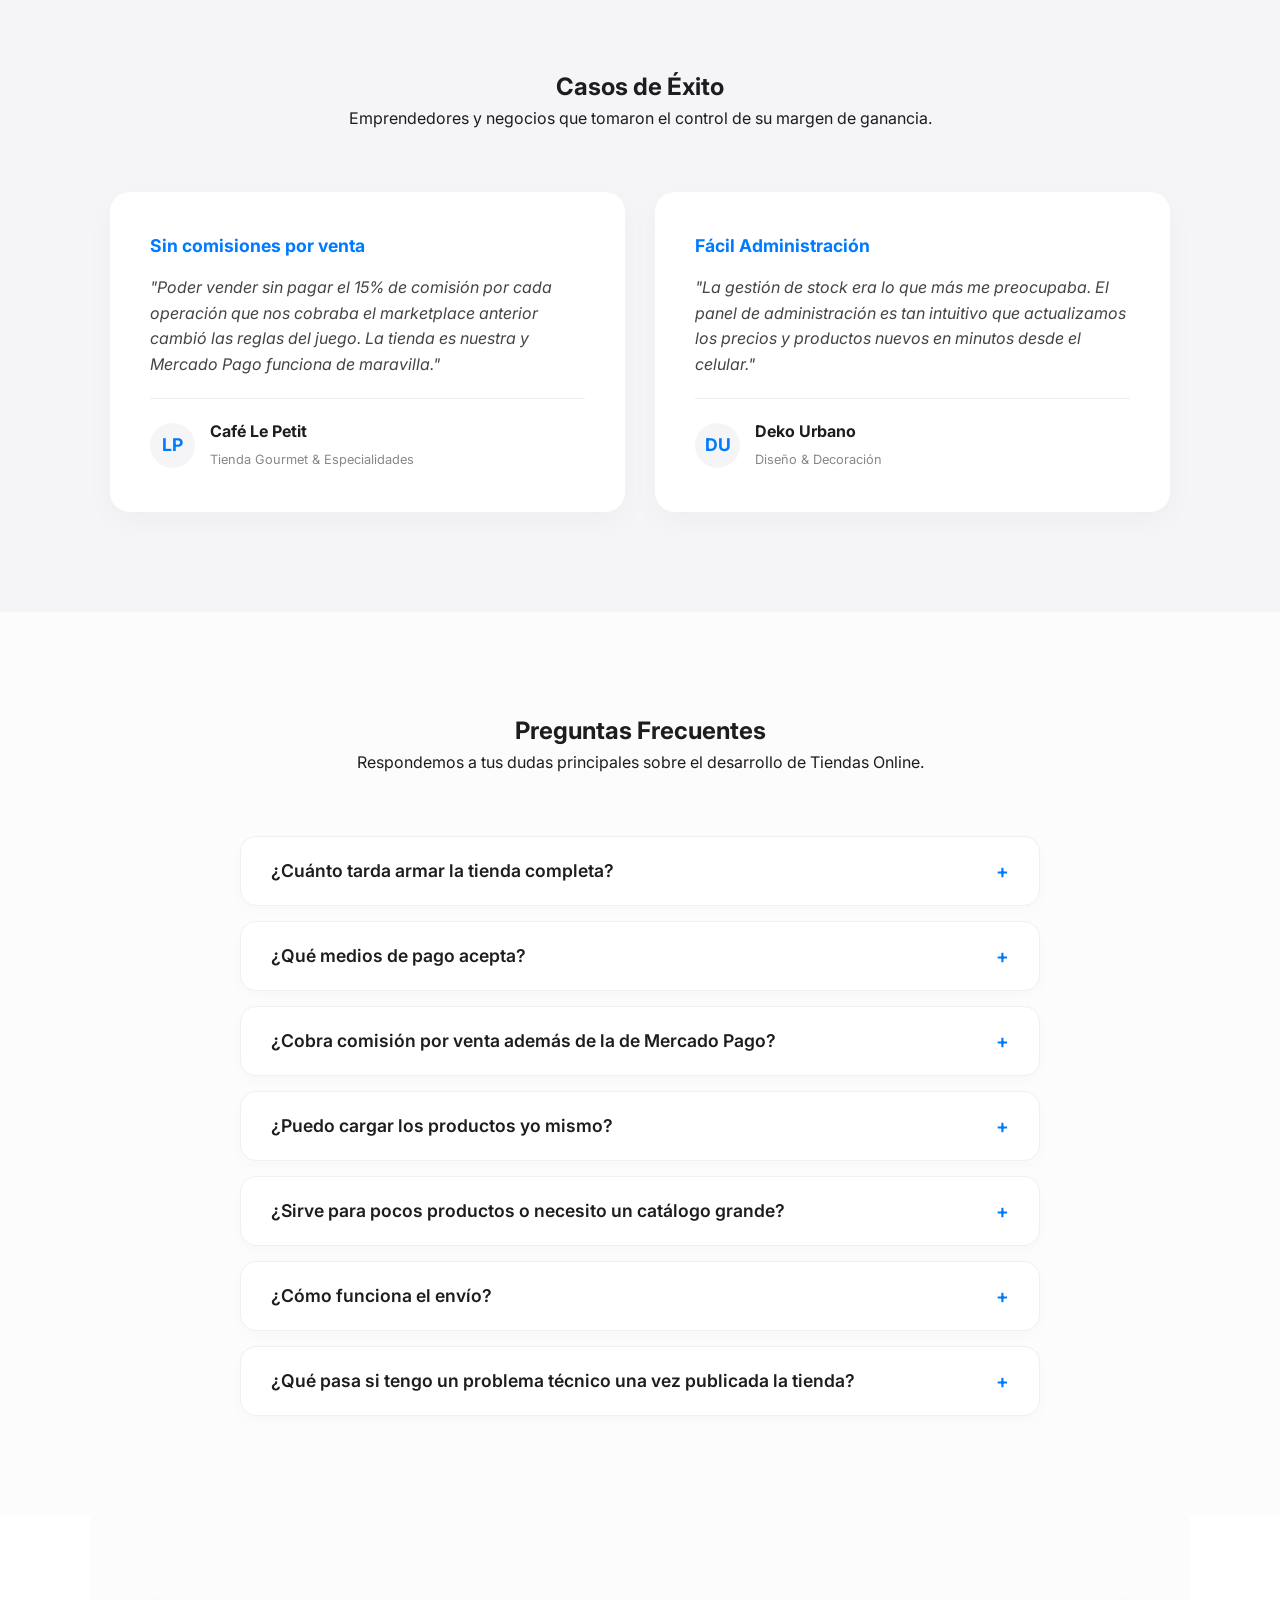
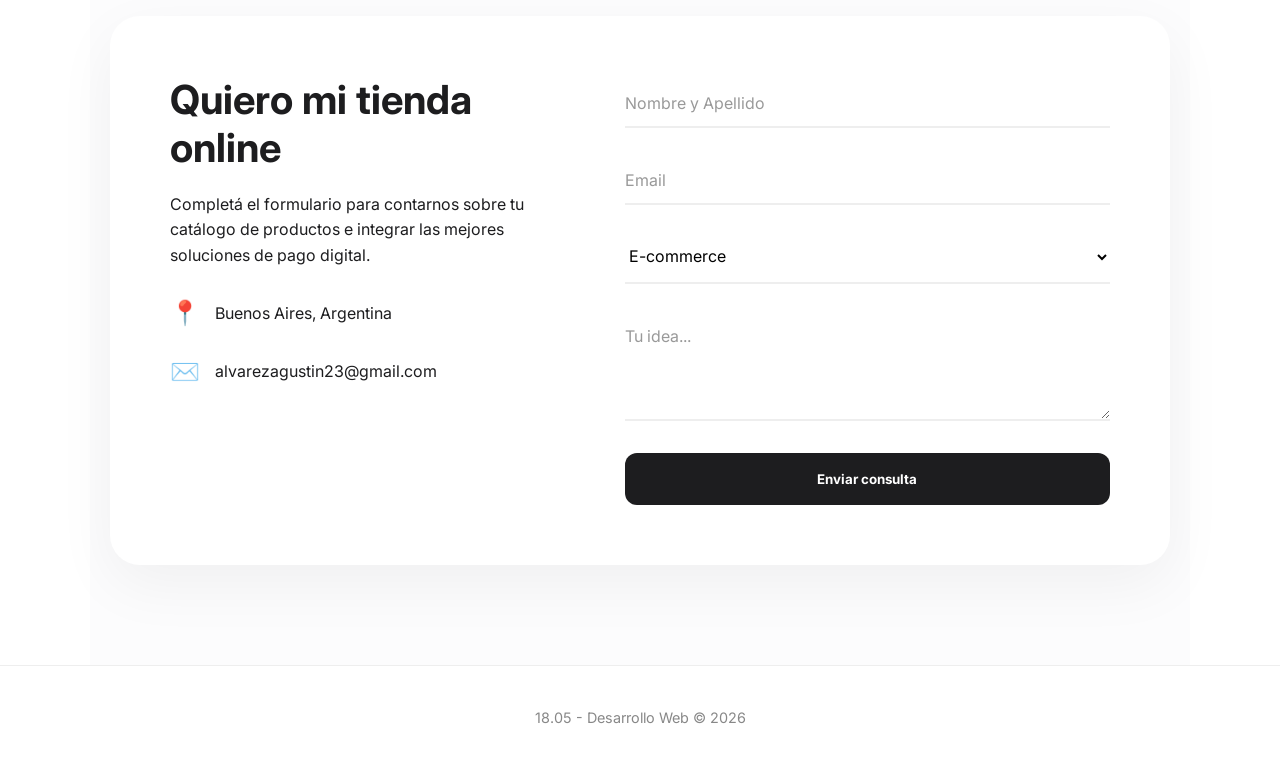
==== commit d23c2acb: "Etiqueta de google Se instalo la etiqueta de Google." ====
--- a/ecommerce.html
+++ b/ecommerce.html
@@ -2,6 +2,16 @@
 <html lang="es">
 
 <head>
+    <!-- Google tag (gtag.js) -->
+    <script async src="https://www.googletagmanager.com/gtag/js?id=G-R9TEB0YPL3"></script>
+    <script>
+      window.dataLayer = window.dataLayer || [];
+      function gtag(){dataLayer.push(arguments);}
+      gtag('js', new Date());
+
+      gtag('config', 'G-R9TEB0YPL3');
+    </script>
+
     <meta charset="UTF-8">
     <meta name="viewport" content="width=device-width, initial-scale=1.0">
     <title>E-commerce | 18.05 Desarrollo Web</title>
--- a/style.css
+++ b/style.css
@@ -160,7 +160,8 @@
 
 /* Services Grid */
 .services {
-    padding: 100px 0;
+    padding-top: 100px;
+    padding-bottom: 100px;
 }
 
 .section-title {
@@ -313,7 +314,8 @@
 
 /* Portfolio Section */
 .portfolio {
-    padding: 80px 0;
+    padding-top: 80px;
+    padding-bottom: 80px;
 }
 
 .portfolio-grid {
@@ -404,7 +406,8 @@
 
 /* Contact Section */
 .contact {
-    padding: 100px 0;
+    padding-top: 100px;
+    padding-bottom: 100px;
     background-color: #fcfcfd;
 }
 
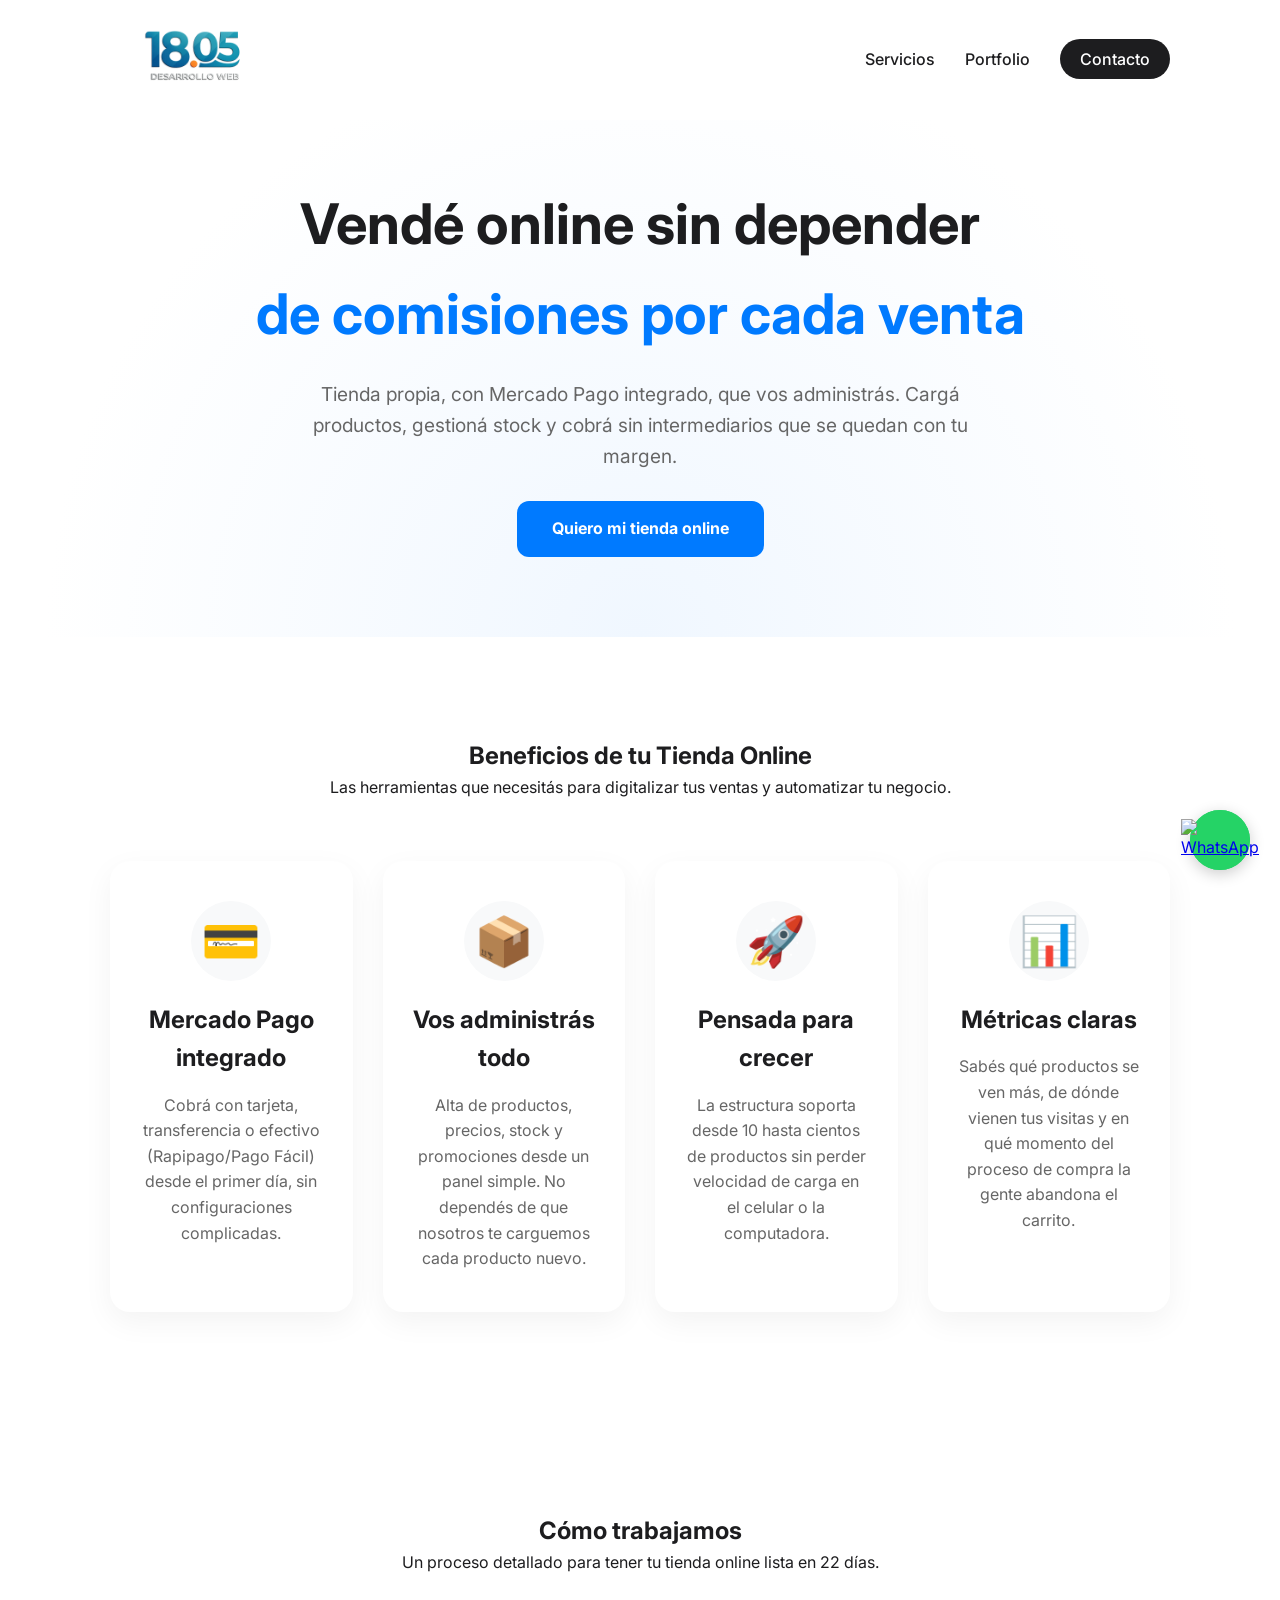
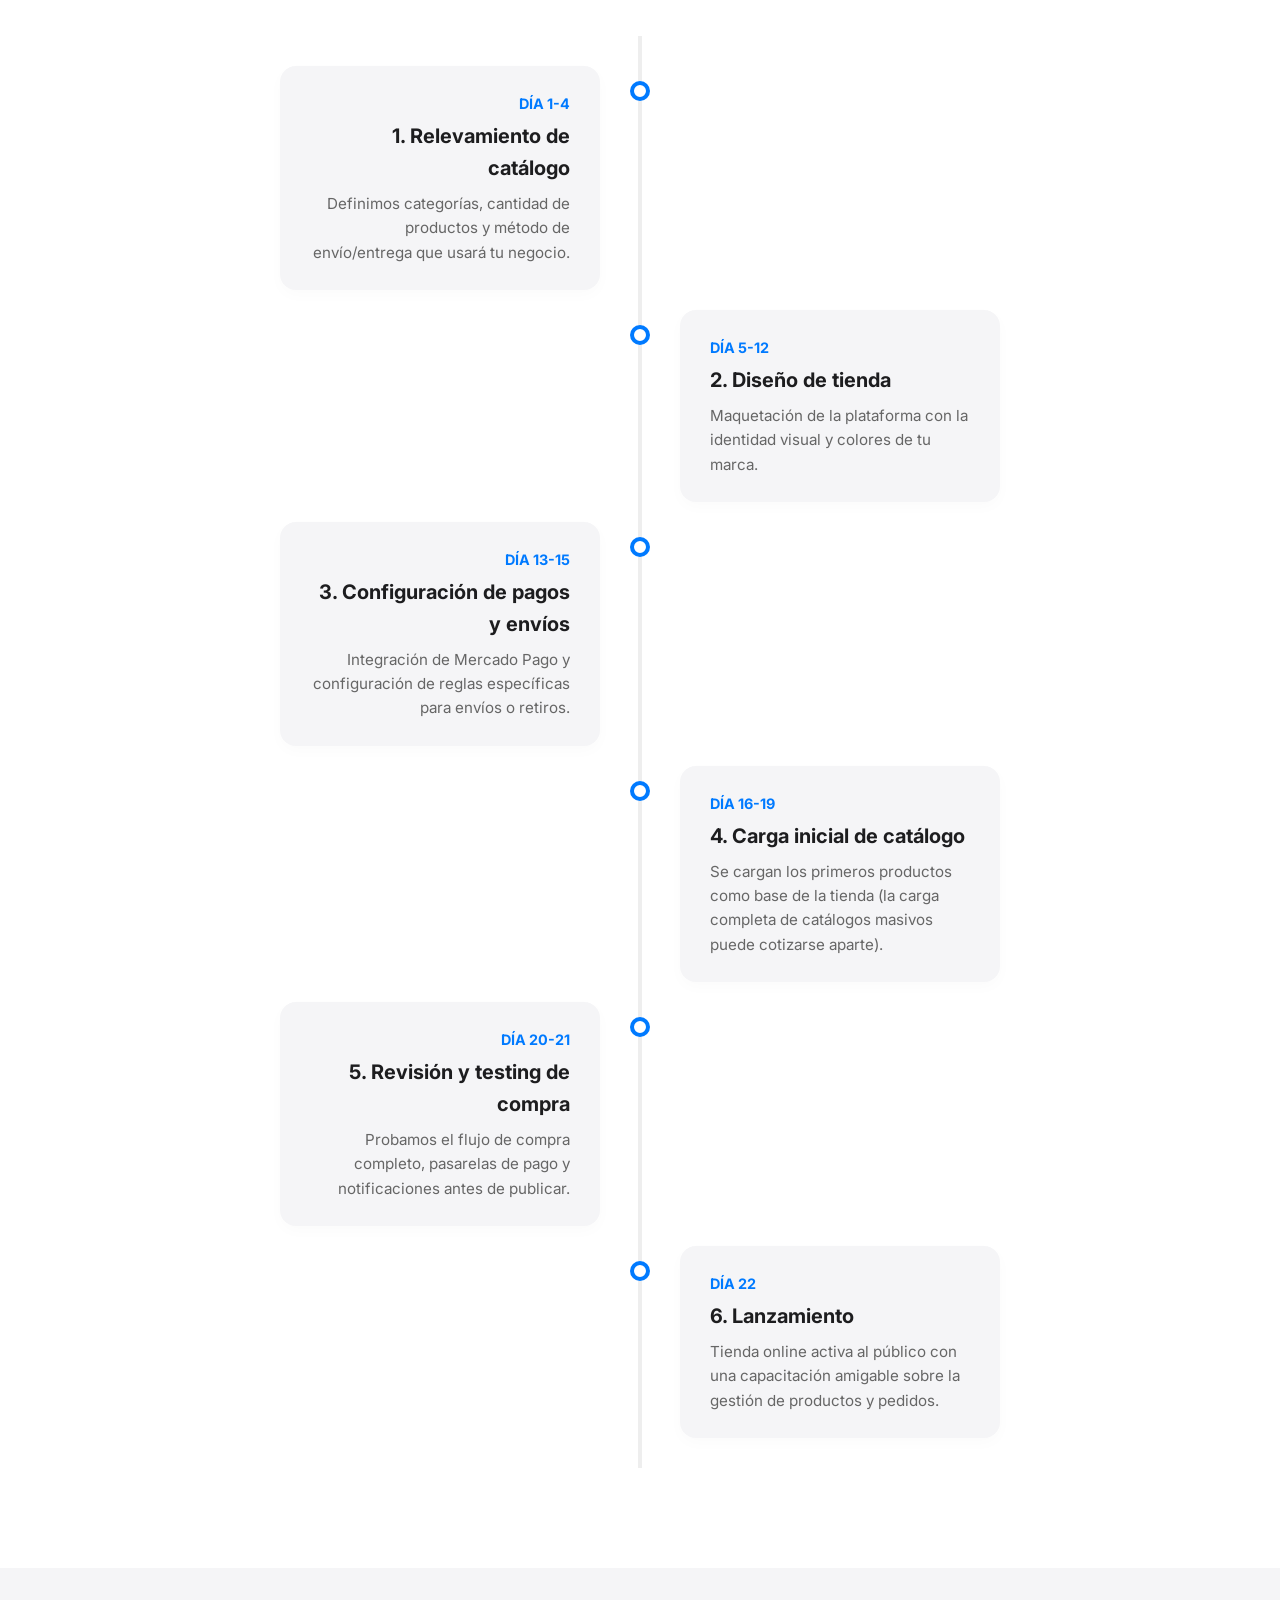
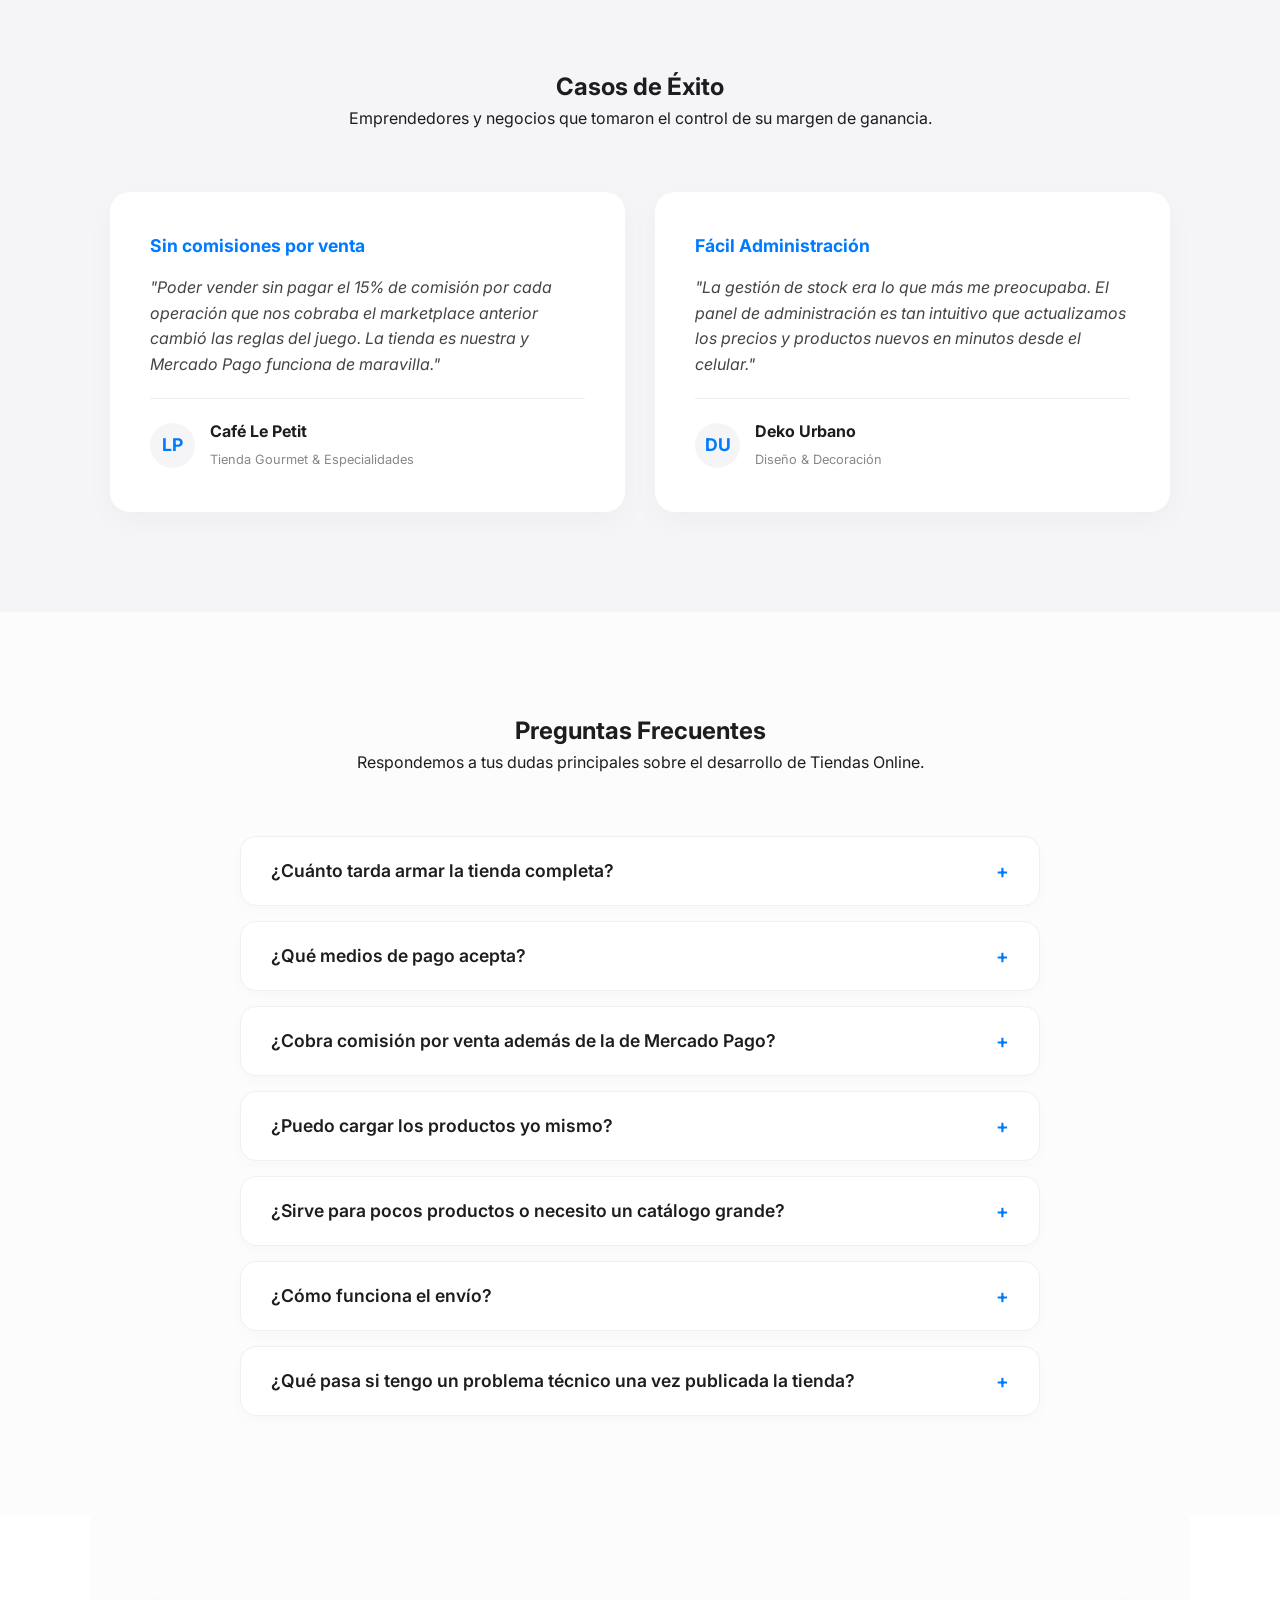
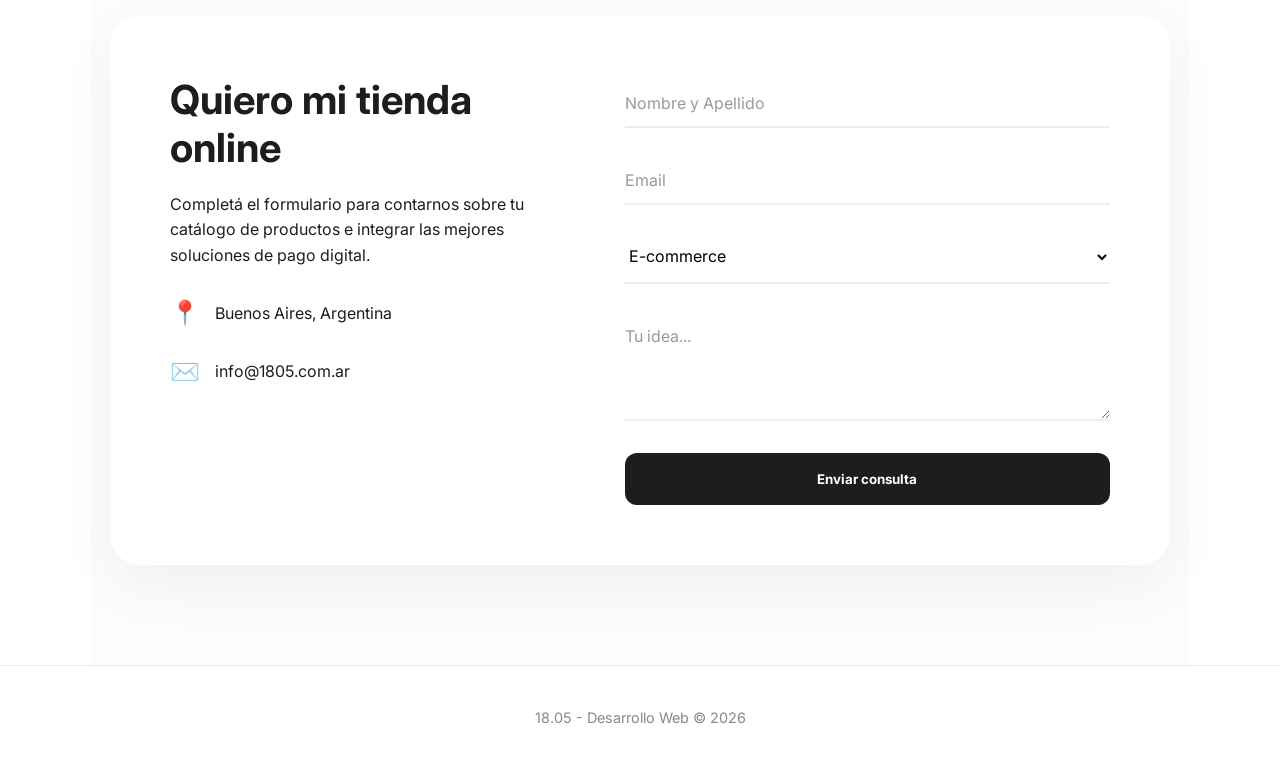
==== commit f84d4f09: "Cambio de mail Modificacion de mail de contacto por info@1805.com.ar" ====
--- a/ecommerce.html
+++ b/ecommerce.html
@@ -2,15 +2,16 @@
 <html lang="es">
 
 <head>
-    <!-- Google tag (gtag.js) -->
-    <script async src="https://www.googletagmanager.com/gtag/js?id=G-R9TEB0YPL3"></script>
-    <script>
-      window.dataLayer = window.dataLayer || [];
-      function gtag(){dataLayer.push(arguments);}
-      gtag('js', new Date());
-
-      gtag('config', 'G-R9TEB0YPL3');
-    </script>
+    <!-- Google Tag Manager -->
+    <script>(function (w, d, s, l, i) {
+            w[l] = w[l] || []; w[l].push({
+                'gtm.start':
+                    new Date().getTime(), event: 'gtm.js'
+            }); var f = d.getElementsByTagName(s)[0],
+                j = d.createElement(s), dl = l != 'dataLayer' ? '&l=' + l : ''; j.async = true; j.src =
+                    'https://www.googletagmanager.com/gtm.js?id=' + i + dl; f.parentNode.insertBefore(j, f);
+        })(window, document, 'script', 'dataLayer', 'GTM-WVVGR6TH');</script>
+    <!-- End Google Tag Manager -->
 
     <meta charset="UTF-8">
     <meta name="viewport" content="width=device-width, initial-scale=1.0">
@@ -21,6 +22,10 @@
 </head>
 
 <body>
+    <!-- Google Tag Manager (noscript) -->
+    <noscript><iframe src="https://www.googletagmanager.com/ns.html?id=GTM-WVVGR6TH" height="0" width="0"
+            style="display:none;visibility:hidden"></iframe></noscript>
+    <!-- End Google Tag Manager (noscript) -->
 
     <header>
         <nav class="container">
@@ -44,8 +49,10 @@
         <!-- Hero Section -->
         <section class="hero" style="height: auto; padding: 100px 0 80px;">
             <div class="container">
-                <h1>Vendé online sin depender <br> <span style="color: var(--primary);">de comisiones por cada venta</span></h1>
-                <p style="margin-top: 20px;">Tienda propia, con Mercado Pago integrado, que vos administrás. Cargá productos, gestioná stock y cobrá sin intermediarios que se quedan con tu margen.</p>
+                <h1>Vendé online sin depender <br> <span style="color: var(--primary);">de comisiones por cada
+                        venta</span></h1>
+                <p style="margin-top: 20px;">Tienda propia, con Mercado Pago integrado, que vos administrás. Cargá
+                    productos, gestioná stock y cobrá sin intermediarios que se quedan con tu margen.</p>
                 <div class="hero-btns" style="margin-top: 30px;">
                     <a href="#contacto" class="btn-primary">Quiero mi tienda online</a>
                 </div>
@@ -62,22 +69,26 @@
                 <div class="service-card">
                     <div class="icon">💳</div>
                     <h3>Mercado Pago integrado</h3>
-                    <p>Cobrá con tarjeta, transferencia o efectivo (Rapipago/Pago Fácil) desde el primer día, sin configuraciones complicadas.</p>
+                    <p>Cobrá con tarjeta, transferencia o efectivo (Rapipago/Pago Fácil) desde el primer día, sin
+                        configuraciones complicadas.</p>
                 </div>
                 <div class="service-card">
                     <div class="icon">📦</div>
                     <h3>Vos administrás todo</h3>
-                    <p>Alta de productos, precios, stock y promociones desde un panel simple. No dependés de que nosotros te carguemos cada producto nuevo.</p>
+                    <p>Alta de productos, precios, stock y promociones desde un panel simple. No dependés de que
+                        nosotros te carguemos cada producto nuevo.</p>
                 </div>
                 <div class="service-card">
                     <div class="icon">🚀</div>
                     <h3>Pensada para crecer</h3>
-                    <p>La estructura soporta desde 10 hasta cientos de productos sin perder velocidad de carga en el celular o la computadora.</p>
+                    <p>La estructura soporta desde 10 hasta cientos de productos sin perder velocidad de carga en el
+                        celular o la computadora.</p>
                 </div>
                 <div class="service-card">
                     <div class="icon">📊</div>
                     <h3>Métricas claras</h3>
-                    <p>Sabés qué productos se ven más, de dónde vienen tus visitas y en qué momento del proceso de compra la gente abandona el carrito.</p>
+                    <p>Sabés qué productos se ven más, de dónde vienen tus visitas y en qué momento del proceso de
+                        compra la gente abandona el carrito.</p>
                 </div>
             </div>
         </section>
@@ -94,7 +105,8 @@
                         <div class="timeline-content">
                             <span>Día 1-4</span>
                             <h3>1. Relevamiento de catálogo</h3>
-                            <p>Definimos categorías, cantidad de productos y método de envío/entrega que usará tu negocio.</p>
+                            <p>Definimos categorías, cantidad de productos y método de envío/entrega que usará tu
+                                negocio.</p>
                         </div>
                     </div>
                     <div class="timeline-item right">
@@ -108,28 +120,32 @@
                         <div class="timeline-content">
                             <span>Día 13-15</span>
                             <h3>3. Configuración de pagos y envíos</h3>
-                            <p>Integración de Mercado Pago y configuración de reglas específicas para envíos o retiros.</p>
+                            <p>Integración de Mercado Pago y configuración de reglas específicas para envíos o retiros.
+                            </p>
                         </div>
                     </div>
                     <div class="timeline-item right">
                         <div class="timeline-content">
                             <span>Día 16-19</span>
                             <h3>4. Carga inicial de catálogo</h3>
-                            <p>Se cargan los primeros productos como base de la tienda (la carga completa de catálogos masivos puede cotizarse aparte).</p>
+                            <p>Se cargan los primeros productos como base de la tienda (la carga completa de catálogos
+                                masivos puede cotizarse aparte).</p>
                         </div>
                     </div>
                     <div class="timeline-item left">
                         <div class="timeline-content">
                             <span>Día 20-21</span>
                             <h3>5. Revisión y testing de compra</h3>
-                            <p>Probamos el flujo de compra completo, pasarelas de pago y notificaciones antes de publicar.</p>
+                            <p>Probamos el flujo de compra completo, pasarelas de pago y notificaciones antes de
+                                publicar.</p>
                         </div>
                     </div>
                     <div class="timeline-item right">
                         <div class="timeline-content">
                             <span>Día 22</span>
                             <h3>6. Lanzamiento</h3>
-                            <p>Tienda online activa al público con una capacitación amigable sobre la gestión de productos y pedidos.</p>
+                            <p>Tienda online activa al público con una capacitación amigable sobre la gestión de
+                                productos y pedidos.</p>
                         </div>
                     </div>
                 </div>
@@ -147,7 +163,9 @@
                     <div class="testimonial-card">
                         <div>
                             <span class="testimonial-metric">Sin comisiones por venta</span>
-                            <p class="testimonial-text">"Poder vender sin pagar el 15% de comisión por cada operación que nos cobraba el marketplace anterior cambió las reglas del juego. La tienda es nuestra y Mercado Pago funciona de maravilla."</p>
+                            <p class="testimonial-text">"Poder vender sin pagar el 15% de comisión por cada operación
+                                que nos cobraba el marketplace anterior cambió las reglas del juego. La tienda es
+                                nuestra y Mercado Pago funciona de maravilla."</p>
                         </div>
                         <div class="testimonial-client">
                             <div class="client-logo-placeholder">LP</div>
@@ -160,7 +178,9 @@
                     <div class="testimonial-card">
                         <div>
                             <span class="testimonial-metric">Fácil Administración</span>
-                            <p class="testimonial-text">"La gestión de stock era lo que más me preocupaba. El panel de administración es tan intuitivo que actualizamos los precios y productos nuevos en minutos desde el celular."</p>
+                            <p class="testimonial-text">"La gestión de stock era lo que más me preocupaba. El panel de
+                                administración es tan intuitivo que actualizamos los precios y productos nuevos en
+                                minutos desde el celular."</p>
                         </div>
                         <div class="testimonial-client">
                             <div class="client-logo-placeholder">DU</div>
@@ -188,7 +208,8 @@
                             <span class="faq-icon">+</span>
                         </button>
                         <div class="faq-answer">
-                            <p>Entre 3 y 4 semanas, dependiendo de la cantidad de productos y si hay que definir envíos o logísticas especiales.</p>
+                            <p>Entre 3 y 4 semanas, dependiendo de la cantidad de productos y si hay que definir envíos
+                                o logísticas especiales.</p>
                         </div>
                     </div>
                     <div class="faq-item">
@@ -197,7 +218,8 @@
                             <span class="faq-icon">+</span>
                         </button>
                         <div class="faq-answer">
-                            <p>Todos los que ofrece Mercado Pago: tarjetas de crédito y débito, dinero en cuenta, transferencia, efectivo en puntos de pago (Rapipago/Pago Fácil) y cuotas.</p>
+                            <p>Todos los que ofrece Mercado Pago: tarjetas de crédito y débito, dinero en cuenta,
+                                transferencia, efectivo en puntos de pago (Rapipago/Pago Fácil) y cuotas.</p>
                         </div>
                     </div>
                     <div class="faq-item">
@@ -206,7 +228,8 @@
                             <span class="faq-icon">+</span>
                         </button>
                         <div class="faq-answer">
-                            <p>No. Solo pagás la comisión estándar de Mercado Pago por cada operación. La tienda es tuya al 100%, sin comisiones adicionales de nuestra parte.</p>
+                            <p>No. Solo pagás la comisión estándar de Mercado Pago por cada operación. La tienda es tuya
+                                al 100%, sin comisiones adicionales de nuestra parte.</p>
                         </div>
                     </div>
                     <div class="faq-item">
@@ -215,7 +238,9 @@
                             <span class="faq-icon">+</span>
                         </button>
                         <div class="faq-answer">
-                            <p>Sí, el panel de control está diseñado para que cualquiera pueda dar de alta productos, editar precios, cargar fotos y controlar el stock sin necesidad de asistencia técnica.</p>
+                            <p>Sí, el panel de control está diseñado para que cualquiera pueda dar de alta productos,
+                                editar precios, cargar fotos y controlar el stock sin necesidad de asistencia técnica.
+                            </p>
                         </div>
                     </div>
                     <div class="faq-item">
@@ -224,7 +249,8 @@
                             <span class="faq-icon">+</span>
                         </button>
                         <div class="faq-answer">
-                            <p>Sirve para ambos casos. La plataforma es escalable. La diferencia en el proyecto radica en el tiempo necesario para la carga inicial de los productos.</p>
+                            <p>Sirve para ambos casos. La plataforma es escalable. La diferencia en el proyecto radica
+                                en el tiempo necesario para la carga inicial de los productos.</p>
                         </div>
                     </div>
                     <div class="faq-item">
@@ -233,7 +259,9 @@
                             <span class="faq-icon">+</span>
                         </button>
                         <div class="faq-answer">
-                            <p>Se configura según tu forma de trabajar: envíos a domicilio con costo fijo o variable por zona, retiro gratis por local, o integraciones automáticas con correos postales (Correo Argentino, Andreani, etc.) que se cotizan por separado.</p>
+                            <p>Se configura según tu forma de trabajar: envíos a domicilio con costo fijo o variable por
+                                zona, retiro gratis por local, o integraciones automáticas con correos postales (Correo
+                                Argentino, Andreani, etc.) que se cotizan por separado.</p>
                         </div>
                     </div>
                     <div class="faq-item">
@@ -242,7 +270,9 @@
                             <span class="faq-icon">+</span>
                         </button>
                         <div class="faq-answer">
-                            <p>Tenés soporte técnico post-lanzamiento incluido durante los primeros 30 días para resolver dudas. Posteriormente, podés optar por nuestro plan de mantenimiento mensual.</p>
+                            <p>Tenés soporte técnico post-lanzamiento incluido durante los primeros 30 días para
+                                resolver dudas. Posteriormente, podés optar por nuestro plan de mantenimiento mensual.
+                            </p>
                         </div>
                     </div>
                 </div>
@@ -254,14 +284,15 @@
             <div class="contact-box">
                 <div class="contact-info">
                     <h2>Quiero mi tienda online</h2>
-                    <p>Completá el formulario para contarnos sobre tu catálogo de productos e integrar las mejores soluciones de pago digital.</p>
+                    <p>Completá el formulario para contarnos sobre tu catálogo de productos e integrar las mejores
+                        soluciones de pago digital.</p>
                     <br>
                     <div class="info-details">
                         <div class="info-item"><span class="icon">📍</span>
                             <p>Buenos Aires, Argentina</p>
                         </div>
                         <div class="info-item"><span class="icon">✉️</span>
-                            <p>alvarezagustin23@gmail.com</p>
+                            <p>info@1805.com.ar</p>
                         </div>
                     </div>
                     <!-- 
@@ -305,7 +336,8 @@
     </footer>
 
     <a href="https://wa.me/5491168878605?text=Hola%2018.05%20Desarrollo%20Web!%20Me%20gustar%C3%ADa%20consultar%20por%20un%20presupuesto%20para%20una%20Tienda%20Online."
-        class="whatsapp-btn" target="_blank" rel="noopener noreferrer">
+        class="whatsapp-btn" data-service="ecommerce" data-location="floating" target="_blank"
+        rel="noopener noreferrer">
         <img src="https://upload.wikimedia.org/wikipedia/commons/6/6b/WhatsApp.svg" alt="WhatsApp">
     </a>
 
@@ -319,4 +351,4 @@
     <script src="script.js"></script>
 </body>
 
-</html>
+</html>
